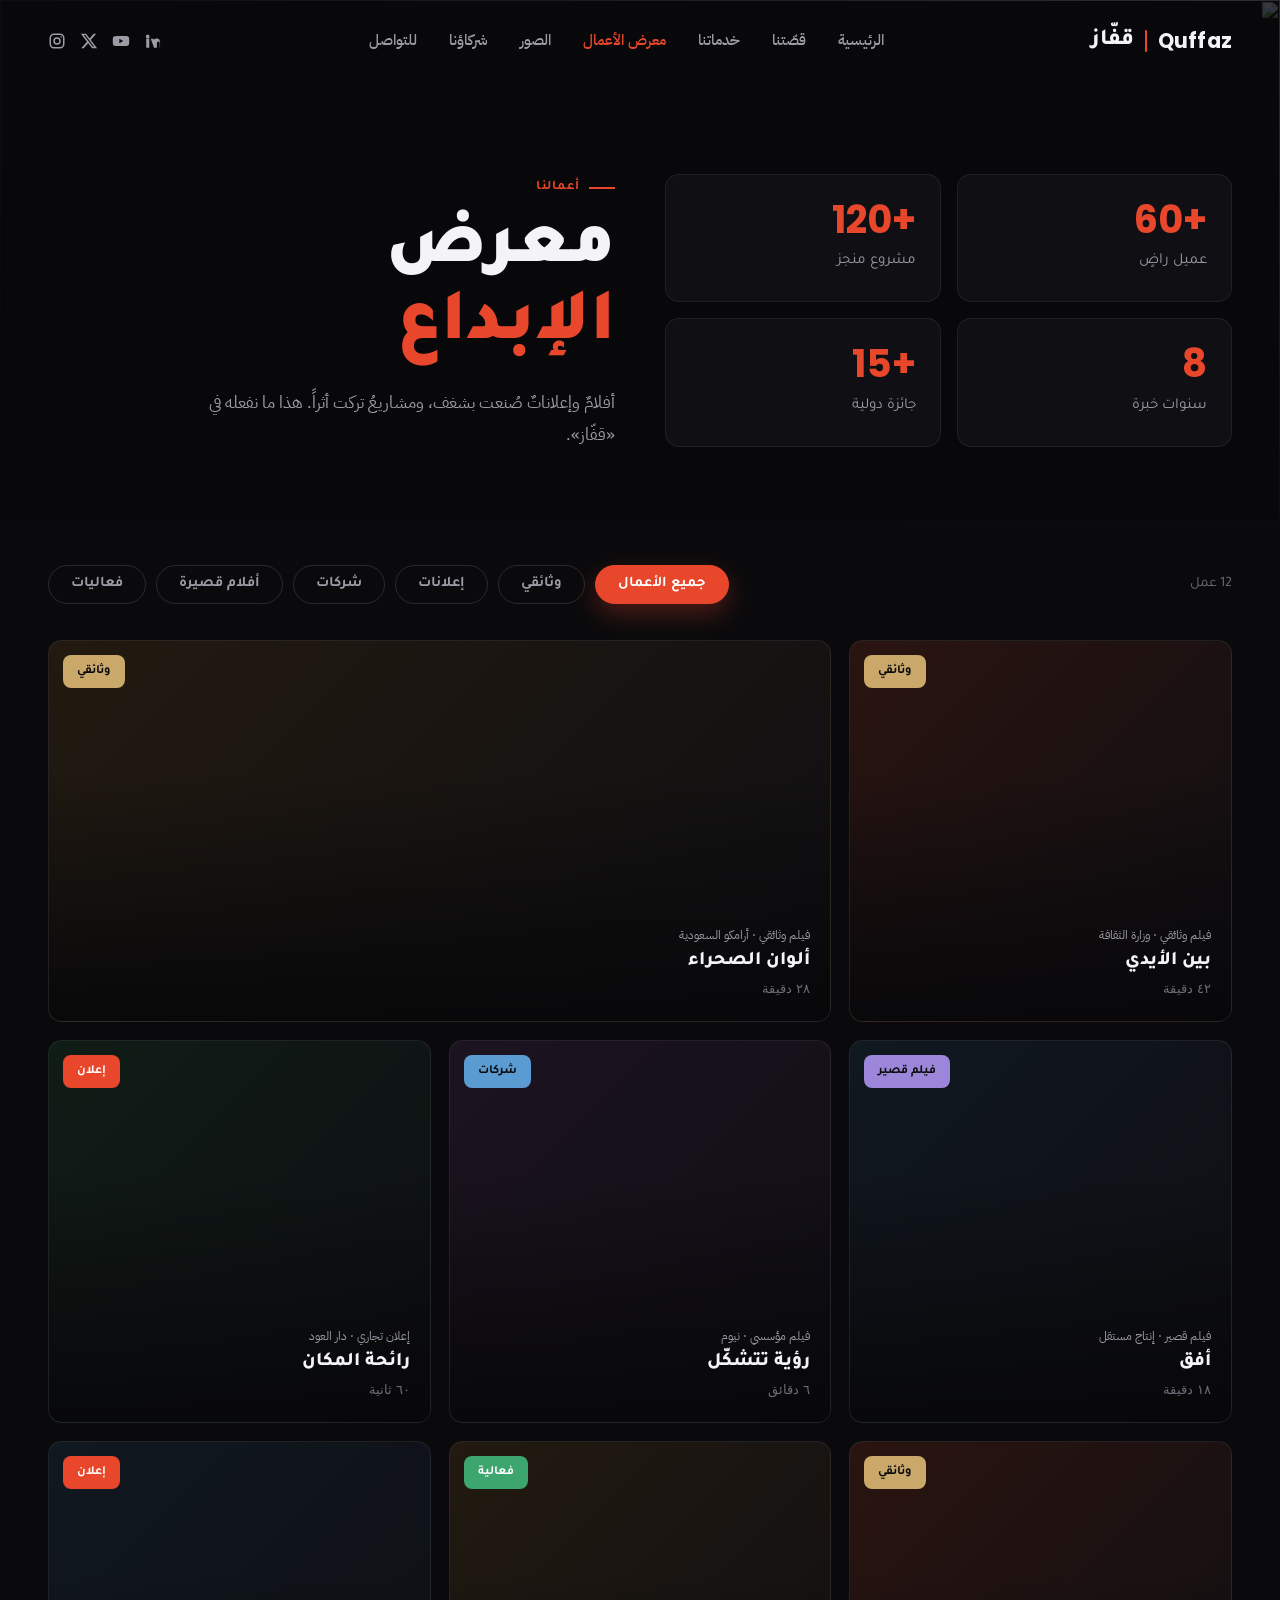
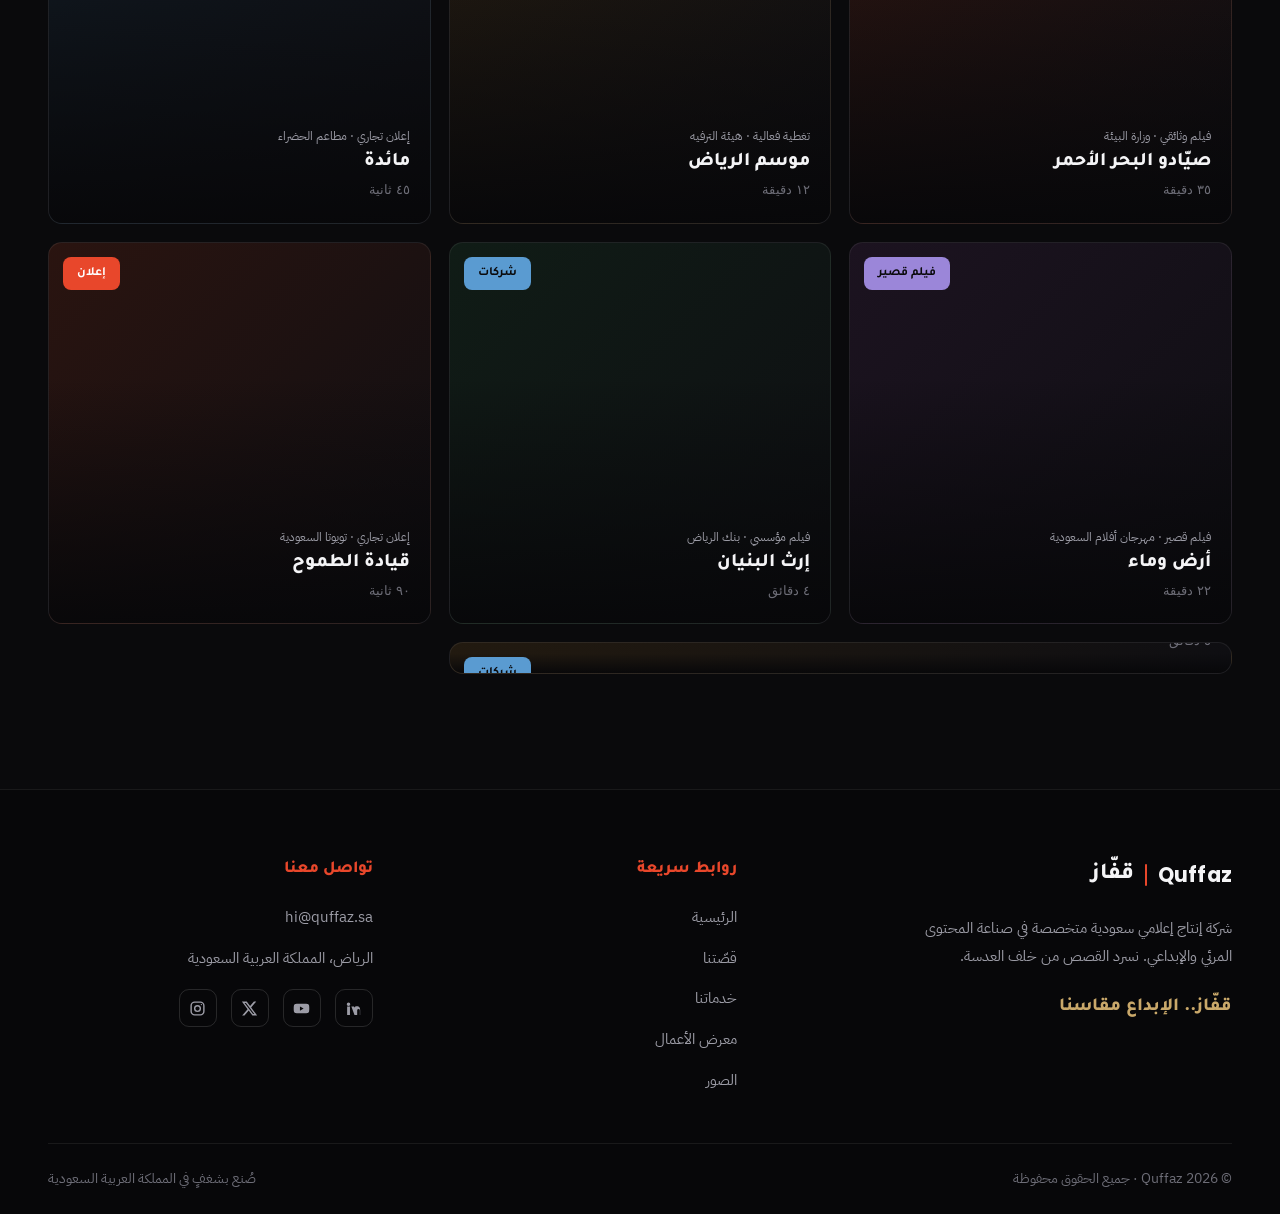
==== portfolio.html @ b73b9ac9 "Add files via upload" ====
<!DOCTYPE html>
<html lang="ar" dir="rtl">
<head>
<meta charset="UTF-8">
<meta name="viewport" content="width=device-width, initial-scale=1.0">
<title>معرض الإبداع · قفّاز Quffaz</title>
<meta name="description" content="معرض أعمال قفّاز — أفلام وإعلانات وتغطيات صُنعت بشغف وتركت أثراً.">
<meta property="og:title" content="معرض الإبداع · قفّاز">
<meta property="og:description" content="أرشيف منجزات قفّاز من أفلام وإعلانات ومشاريع.">
<link rel="preconnect" href="https://fonts.googleapis.com">
<link rel="preconnect" href="https://fonts.gstatic.com" crossorigin>
<link href="https://fonts.googleapis.com/css2?family=IBM+Plex+Sans+Arabic:wght@300;400;500;600&family=Tajawal:wght@400;500;700;800;900&family=Poppins:wght@500;600;700&display=swap" rel="stylesheet">
<link rel="stylesheet" href="styles.css">
</head>
<body>

<!-- ============ HEADER ============ -->
<header class="site-header scrolled">
  <nav class="nav">
    <a class="logo" href="index.html" aria-label="قفّاز Quffaz">
      <span class="lat">Quffaz</span><span class="bar"></span><span class="ar">قفّ<b>ا</b>ز</span>
    </a>
    <ul class="nav-links">
      <li><a href="index.html">الرئيسية</a></li>
      <li><a href="index.html#story">قصّتنا</a></li>
      <li><a href="index.html#services">خدماتنا</a></li>
      <li><a href="portfolio.html" class="active">معرض الأعمال</a></li>
      <li><a href="index.html#photos">الصور</a></li>
      <li><a href="index.html#partners">شركاؤنا</a></li>
      <li><a href="index.html#contact">للتواصل</a></li>
    </ul>
    <div class="nav-social">
      <a href="#" aria-label="LinkedIn"><svg viewBox="0 0 24 24" fill="currentColor"><path d="M4.98 3.5a2.5 2.5 0 11-.01 5 2.5 2.5 0 01.01-5zM3 9h4v12H3zM9 9h3.8v1.7h.05c.53-.95 1.83-1.95 3.77-1.95 4.03 0 4.78 2.5 4.78 5.75V21H21v-5.3c0-1.26-.02-2.9-1.77-2.9-1.77 0-2.04 1.38-2.04 2.8V21H13.4z"/></svg></a>
      <a href="#" aria-label="YouTube"><svg viewBox="0 0 24 24" fill="currentColor"><path d="M23 12s0-3.2-.4-4.7a2.5 2.5 0 00-1.7-1.7C19.4 5.3 12 5.3 12 5.3s-7.4 0-8.9.4a2.5 2.5 0 00-1.7 1.7C1 8.8 1 12 1 12s0 3.2.4 4.7a2.5 2.5 0 001.7 1.7c1.5.4 8.9.4 8.9.4s7.4 0 8.9-.4a2.5 2.5 0 001.7-1.7c.4-1.5.4-4.7.4-4.7zM9.8 15V9l5.2 3z"/></svg></a>
      <a href="#" aria-label="X"><svg viewBox="0 0 24 24" fill="currentColor"><path d="M18.2 2.2h3.3l-7.2 8.3 8.5 11.3h-6.7l-5.2-6.9-6 6.9H1.6l7.7-8.9L1.2 2.2h6.9l4.7 6.3zM17 19.8h1.8L7 4.1H5z"/></svg></a>
      <a href="#" aria-label="Instagram"><svg viewBox="0 0 24 24" fill="none" stroke="currentColor" stroke-width="2"><rect x="3" y="3" width="18" height="18" rx="5"/><circle cx="12" cy="12" r="4"/><circle cx="17.5" cy="6.5" r="1" fill="currentColor" stroke="none"/></svg></a>
    </div>
    <button class="burger" aria-label="القائمة"><span></span></button>
  </nav>
</header>

<!-- ============ PORTFOLIO HERO ============ -->
<section class="pf-hero">
  <div class="bgimg"><img src="https://drive.google.com/thumbnail?id=1uh6mABucf_ZJmLy29iCJEH2POHRVsv4D&sz=w1600" alt=""></div>
  <div class="wrap">
    <div class="pf-hero-grid">
      <div class="pf-stats reveal">
        <div class="stat"><div class="num">+60</div><div class="lbl">عميل راضٍ</div></div>
        <div class="stat"><div class="num">+120</div><div class="lbl">مشروع منجز</div></div>
        <div class="stat"><div class="num">8</div><div class="lbl">سنوات خبرة</div></div>
        <div class="stat"><div class="num">+15</div><div class="lbl">جائزة دولية</div></div>
      </div>
      <div class="pf-headline reveal">
        <span class="eyebrow">أعمالنا</span>
        <h1>معرض <span class="hl">الإبداع</span></h1>
        <p>أفلامٌ وإعلاناتٌ صُنعت بشغف، ومشاريعُ تركت أثراً. هذا ما نفعله في «قفّاز».</p>
      </div>
    </div>
  </div>
</section>

<!-- ============ FILTER BAR + GRID ============ -->
<section class="section" style="padding-top:36px">
  <div class="wrap">
    <div class="pf-bar reveal">
      <span class="pf-count" id="pfCount">12 عمل</span>
      <div class="filters" id="pfFilters" style="margin-bottom:0">
        <button class="filter-btn active" data-filter="all">جميع الأعمال</button>
        <button class="filter-btn" data-filter="doc">وثائقي</button>
        <button class="filter-btn" data-filter="ad">إعلانات</button>
        <button class="filter-btn" data-filter="corp">شركات</button>
        <button class="filter-btn" data-filter="short">أفلام قصيرة</button>
        <button class="filter-btn" data-filter="event">فعاليات</button>
      </div>
    </div>
    <div class="pf-grid" id="pfGrid"></div>
  </div>
</section>

<!-- ============ FOOTER ============ -->
<footer class="site-footer">
  <div class="wrap">
    <div class="footer-grid">
      <div class="footer-brand">
        <a class="logo" href="index.html"><span class="lat">Quffaz</span><span class="bar"></span><span class="ar">قفّ<b>ا</b>ز</span></a>
        <p>شركة إنتاج إعلامي سعودية متخصصة في صناعة المحتوى المرئي والإبداعي. نسرد القصص من خلف العدسة.</p>
        <div class="slogan">قفّاز.. الإبداع مقاسنا</div>
      </div>
      <div class="fcol">
        <h5>روابط سريعة</h5>
        <ul>
          <li><a href="index.html">الرئيسية</a></li>
          <li><a href="index.html#story">قصّتنا</a></li>
          <li><a href="index.html#services">خدماتنا</a></li>
          <li><a href="portfolio.html">معرض الأعمال</a></li>
          <li><a href="index.html#photos">الصور</a></li>
        </ul>
      </div>
      <div class="fcol">
        <h5>تواصل معنا</h5>
        <ul>
          <li><span>hi@quffaz.sa</span></li>
          <li><span>الرياض، المملكة العربية السعودية</span></li>
        </ul>
        <div class="fsoc">
          <a href="#" aria-label="LinkedIn"><svg viewBox="0 0 24 24" fill="currentColor"><path d="M4.98 3.5a2.5 2.5 0 11-.01 5 2.5 2.5 0 01.01-5zM3 9h4v12H3zM9 9h3.8v1.7h.05c.53-.95 1.83-1.95 3.77-1.95 4.03 0 4.78 2.5 4.78 5.75V21H21v-5.3c0-1.26-.02-2.9-1.77-2.9-1.77 0-2.04 1.38-2.04 2.8V21H13.4z"/></svg></a>
          <a href="#" aria-label="YouTube"><svg viewBox="0 0 24 24" fill="currentColor"><path d="M23 12s0-3.2-.4-4.7a2.5 2.5 0 00-1.7-1.7C19.4 5.3 12 5.3 12 5.3s-7.4 0-8.9.4a2.5 2.5 0 00-1.7 1.7C1 8.8 1 12 1 12s0 3.2.4 4.7a2.5 2.5 0 001.7 1.7c1.5.4 8.9.4 8.9.4s7.4 0 8.9-.4a2.5 2.5 0 001.7-1.7c.4-1.5.4-4.7.4-4.7zM9.8 15V9l5.2 3z"/></svg></a>
          <a href="#" aria-label="X"><svg viewBox="0 0 24 24" fill="currentColor"><path d="M18.2 2.2h3.3l-7.2 8.3 8.5 11.3h-6.7l-5.2-6.9-6 6.9H1.6l7.7-8.9L1.2 2.2h6.9l4.7 6.3zM17 19.8h1.8L7 4.1H5z"/></svg></a>
          <a href="#" aria-label="Instagram"><svg viewBox="0 0 24 24" fill="none" stroke="currentColor" stroke-width="2"><rect x="3" y="3" width="18" height="18" rx="5"/><circle cx="12" cy="12" r="4"/><circle cx="17.5" cy="6.5" r="1" fill="currentColor" stroke="none"/></svg></a>
        </div>
      </div>
    </div>
    <div class="footer-bottom">
      <span>© Quffaz 2026 · جميع الحقوق محفوظة</span>
      <span>صُنع بشغفٍ في المملكة العربية السعودية</span>
    </div>
  </div>
</footer>

<!-- ============ LIGHTBOX ============ -->
<div class="lightbox" id="lightbox" aria-hidden="true">
  <div class="lb-inner">
    <button class="lb-close" aria-label="إغلاق"><svg viewBox="0 0 24 24" fill="none" stroke="currentColor" stroke-width="2"><path d="M6 6l12 12M18 6L6 18"/></svg></button>
    <div class="lb-body"></div>
  </div>
</div>

<script src="script.js"></script>
</body>
</html>
---- styles.css ----
/* =========================================================
   قفّاز · Quffaz — Cinematic media production house
   Dark, warm-red accent, RTL Arabic
   ========================================================= */

:root{
  --bg:#0a0a0c;
  --bg-2:#0d0d11;
  --bg-3:#101015;
  --card:#141419;
  --card-2:#1a1a21;
  --line:rgba(255,255,255,.07);
  --line-2:rgba(255,255,255,.13);
  --text:#f4f4f6;
  --muted:#9c9ca6;
  --muted-2:#6d6d77;
  --accent:#e8472b;
  --accent-2:#ff5c3e;
  --gold:#c9a86a;
  --r:14px;
  --r-sm:10px;
  --maxw:1240px;
  --shadow:0 24px 70px rgba(0,0,0,.55);
  --ease:cubic-bezier(.22,.61,.36,1);
}

*{box-sizing:border-box;margin:0;padding:0}
html{scroll-behavior:smooth}
body{
  background:var(--bg);
  color:var(--text);
  font-family:"IBM Plex Sans Arabic","Tajawal",system-ui,sans-serif;
  font-weight:400;
  line-height:1.85;
  -webkit-font-smoothing:antialiased;
  overflow-x:hidden;
}
a{color:inherit;text-decoration:none}
img{display:block;max-width:100%}
button{font-family:inherit;cursor:pointer;border:none;background:none;color:inherit}
ul{list-style:none}

h1,h2,h3,h4,.display{font-family:"Tajawal",sans-serif;line-height:1.2}

.wrap{max-width:var(--maxw);margin-inline:auto;padding-inline:28px}
.section{padding-block:clamp(70px,9vw,120px);position:relative}
.bg-2{background:var(--bg-2)}
.bg-3{background:var(--bg-3)}

/* ---------- shared section heading ---------- */
.eyebrow{
  display:inline-flex;align-items:center;gap:9px;
  color:var(--accent);font-weight:700;font-size:.82rem;
  letter-spacing:.04em;margin-bottom:14px;
  font-family:"Tajawal",sans-serif;
}
.eyebrow::before{content:"";width:26px;height:2px;background:var(--accent);display:inline-block}
.head-center{text-align:center;margin-bottom:54px}
.head-center .eyebrow::before{display:none}
.head-center .eyebrow{justify-content:center}
.sec-title{font-size:clamp(2rem,4.2vw,3.1rem);font-weight:900;letter-spacing:-.01em}
.sec-sub{color:var(--muted);max-width:620px;margin:14px auto 0;font-size:1.02rem}

/* ---------- buttons ---------- */
.btn{
  display:inline-flex;align-items:center;gap:10px;
  padding:14px 30px;border-radius:var(--r-sm);
  font-family:"Tajawal",sans-serif;font-weight:700;font-size:1rem;
  transition:transform .35s var(--ease),box-shadow .35s var(--ease),background .3s;
  white-space:nowrap;
}
.btn-primary{background:var(--accent);color:#fff;box-shadow:0 14px 36px rgba(232,71,43,.32)}
.btn-primary:hover{background:var(--accent-2);transform:translateY(-3px);box-shadow:0 20px 46px rgba(232,71,43,.42)}
.btn-ghost{border:1px solid var(--line-2);color:var(--text)}
.btn-ghost:hover{border-color:var(--accent);color:var(--accent);transform:translateY(-3px)}

/* =========================================================
   HEADER
   ========================================================= */
.site-header{
  position:fixed;inset:0 0 auto 0;z-index:90;
  transition:background .4s,backdrop-filter .4s,border-color .4s,padding .4s;
  border-bottom:1px solid transparent;
}
.site-header.scrolled{
  background:rgba(8,8,11,.82);
  backdrop-filter:blur(14px);
  border-bottom-color:var(--line);
}
.nav{
  max-width:var(--maxw);margin-inline:auto;padding:20px 28px;
  display:flex;align-items:center;justify-content:space-between;gap:24px;
  transition:padding .4s;
}
.scrolled .nav{padding-block:13px}

.logo{display:flex;align-items:center;gap:11px;font-family:"Tajawal",sans-serif}
.logo .lat{font-family:"Poppins",sans-serif;font-weight:700;font-size:1.28rem;letter-spacing:.01em}
.logo .bar{width:2px;height:22px;background:var(--accent);border-radius:2px}
.logo .ar{font-weight:800;font-size:1.42rem}
.logo .ar b{color:inherit;font-weight:inherit}

.nav-links{display:flex;align-items:center;gap:6px}
.nav-links a{
  padding:8px 13px;border-radius:8px;color:var(--muted);
  font-size:.96rem;font-weight:500;transition:color .25s,background .25s;
}
.nav-links a:hover,.nav-links a.active{color:var(--text)}
.nav-links a.active{color:var(--accent)}

.nav-social{display:flex;align-items:center;gap:14px}
.nav-social a{color:var(--muted);transition:color .25s,transform .25s}
.nav-social a:hover{color:var(--accent);transform:translateY(-2px)}
.nav-social svg{width:18px;height:18px;display:block}

.burger{display:none;width:42px;height:42px;border-radius:10px;border:1px solid var(--line-2);align-items:center;justify-content:center;position:relative;z-index:95}
.burger span{display:block;width:18px;height:2px;background:var(--text);position:relative;transition:.3s}
.burger span::before,.burger span::after{content:"";position:absolute;left:0;width:18px;height:2px;background:var(--text);transition:.3s}
.burger span::before{top:-6px}.burger span::after{top:6px}
.nav-open .burger span{background:transparent}
.nav-open .burger span::before{top:0;transform:rotate(45deg)}
.nav-open .burger span::after{top:0;transform:rotate(-45deg)}

/* =========================================================
   HERO
   ========================================================= */
.hero{position:relative;min-height:100svh;display:flex;align-items:center;overflow:hidden}
.hero-media{position:absolute;inset:0;z-index:0}
.hero-media video,.hero-media img{
  width:100%;height:100%;object-fit:cover;
  animation:kenburns 22s ease-in-out infinite alternate;
}
@keyframes kenburns{from{transform:scale(1.04)}to{transform:scale(1.14)}}
.hero-media::after{
  content:"";position:absolute;inset:0;
  background:
    linear-gradient(180deg,rgba(8,8,11,.55) 0%,rgba(8,8,11,.25) 40%,rgba(8,8,11,.92) 100%),
    linear-gradient(280deg,rgba(8,8,11,.7),rgba(8,8,11,.15));
}
.hero-inner{position:relative;z-index:2;width:100%;max-width:var(--maxw);margin-inline:auto;padding:120px 28px 90px;text-align:center}
.hero h1{
  font-size:clamp(2.5rem,6.6vw,5.4rem);font-weight:900;letter-spacing:-.02em;
  margin-bottom:22px;text-shadow:0 6px 40px rgba(0,0,0,.5);
}
.hero h1 .hl{color:var(--accent)}
.hero p.lead{
  color:#e4e4ea;font-size:clamp(1.05rem,2.1vw,1.4rem);
  max-width:740px;margin:0 auto 38px;font-weight:400;
}
.hero-cta{display:flex;gap:16px;justify-content:center;flex-wrap:wrap}
.scroll-cue{
  position:absolute;bottom:34px;left:50%;transform:translateX(-50%);z-index:2;
  color:var(--muted);display:flex;flex-direction:column;align-items:center;gap:6px;
  font-size:.78rem;font-family:"Tajawal",sans-serif;letter-spacing:.05em;
}
.scroll-cue svg{width:22px;height:22px;animation:bob 1.8s ease-in-out infinite}
@keyframes bob{0%,100%{transform:translateY(0)}50%{transform:translateY(7px)}}

/* =========================================================
   STORY / ABOUT
   ========================================================= */
.story-grid{display:grid;grid-template-columns:1.05fr .95fr;gap:clamp(34px,5vw,72px);align-items:center}
.story-text .eyebrow{margin-bottom:10px}
.story-text h2{font-size:clamp(1.8rem,3.6vw,2.7rem);font-weight:900;margin-bottom:18px}
.story-text p{color:var(--muted);margin-bottom:18px;font-size:1.04rem}
.story-text .story-sub{
  color:var(--gold);font-family:"Tajawal",sans-serif;font-weight:800;
  font-size:1.32rem;margin:30px 0 14px;line-height:1.4;
}
.elements{display:flex;flex-wrap:wrap;gap:10px;margin-top:26px}
.elements span{
  display:inline-flex;align-items:center;gap:8px;
  padding:8px 16px;border:1px solid var(--line-2);border-radius:40px;
  font-family:"Tajawal",sans-serif;font-weight:500;font-size:.9rem;color:#cfcfd6;
  transition:.3s;
}
.elements span::before{content:"";width:7px;height:7px;border-radius:50%;background:var(--accent)}
.elements span:hover{border-color:var(--accent);color:#fff;transform:translateY(-2px)}

.story-visual{position:relative}
.story-visual .frame{
  position:relative;border-radius:18px;overflow:hidden;aspect-ratio:4/3.2;
  border:1px solid var(--line-2);box-shadow:var(--shadow);
}
.story-visual .frame img{width:100%;height:100%;object-fit:cover;transition:transform 1s var(--ease)}
.story-visual:hover .frame img{transform:scale(1.06)}
.story-visual .tag{
  position:absolute;inset-block-end:-18px;inset-inline-start:24px;
  background:var(--accent);color:#fff;padding:14px 22px;border-radius:12px;
  font-family:"Tajawal",sans-serif;font-weight:800;box-shadow:0 16px 40px rgba(232,71,43,.4);
}
.story-visual .deco{position:absolute;inset-block-start:-16px;inset-inline-end:-16px;width:90px;height:90px;border:2px solid var(--gold);border-radius:14px;opacity:.5;z-index:-1}

/* =========================================================
   SERVICES
   ========================================================= */
.track{margin-bottom:64px}
.track:last-child{margin-bottom:0}
.track-head{display:flex;align-items:flex-end;justify-content:space-between;gap:24px;margin-bottom:30px;flex-wrap:wrap}
.track-head .t-title{font-size:clamp(1.5rem,3vw,2.1rem);font-weight:900}
.track-head .t-title small{display:block;color:var(--accent);font-size:.92rem;font-weight:700;margin-top:6px;font-family:"Tajawal",sans-serif}
.track-head .t-intro{color:var(--muted);max-width:480px;font-size:.98rem}

.svc-grid{display:grid;grid-template-columns:repeat(2,1fr);gap:20px}
.svc-card{
  position:relative;background:var(--card);border:1px solid var(--line);
  border-radius:var(--r);padding:30px 28px;overflow:hidden;
  transition:transform .45s var(--ease),border-color .45s,background .45s;
}
.svc-card::after{
  content:"";position:absolute;inset:0;
  background:radial-gradient(120% 120% at 90% 0%,rgba(232,71,43,.14),transparent 55%);
  opacity:0;transition:opacity .45s;pointer-events:none;
}
.svc-card:hover{transform:translateY(-6px);border-color:var(--line-2);background:var(--card-2)}
.svc-card:hover::after{opacity:1}
.svc-icon{
  width:50px;height:50px;border-radius:12px;display:flex;align-items:center;justify-content:center;
  background:rgba(232,71,43,.12);color:var(--accent);margin-bottom:20px;
}
.svc-icon svg{width:24px;height:24px}
.svc-card h4{font-size:1.28rem;font-weight:800;margin-bottom:12px}
.svc-card p{color:var(--muted);font-size:.96rem;margin-bottom:18px;min-height:60px}
.svc-link{display:inline-flex;align-items:center;gap:7px;color:var(--accent);font-family:"Tajawal",sans-serif;font-weight:700;font-size:.95rem;transition:gap .3s}
.svc-link svg{width:15px;height:15px;transition:transform .3s}
.svc-card:hover .svc-link{gap:12px}
.svc-card:hover .svc-link svg{transform:translateX(-4px)}

/* audio track — signature waveform cards */
.audio-list{display:grid;grid-template-columns:1fr;gap:16px}
.audio-card{
  display:grid;grid-template-columns:auto 1fr auto;align-items:center;gap:26px;
  background:linear-gradient(120deg,var(--card),var(--bg-3));
  border:1px solid var(--line);border-radius:var(--r);
  padding:24px 30px;transition:border-color .4s,transform .4s var(--ease);
}
.audio-card:hover{border-color:rgba(201,168,106,.5);transform:translateY(-4px)}
.audio-num{font-family:"Poppins",sans-serif;font-weight:700;font-size:1.5rem;color:var(--gold);opacity:.55}
.audio-body h4{font-size:1.2rem;font-weight:800;margin-bottom:6px}
.audio-body h4 span{color:var(--gold);font-size:.8rem;font-weight:600;font-family:"Poppins",sans-serif}
.audio-body p{color:var(--muted);font-size:.94rem;margin:0}
.waveform{display:flex;align-items:center;gap:3px;height:42px}
.waveform i{
  width:3px;border-radius:3px;background:linear-gradient(var(--accent),var(--gold));
  height:30%;animation:wave 1.3s ease-in-out infinite;opacity:.5;
}
.audio-card:hover .waveform i{opacity:1}
@keyframes wave{0%,100%{height:22%}50%{height:100%}}

/* =========================================================
   WORKS (videos) + filters + cards
   ========================================================= */
.filters{display:flex;flex-wrap:wrap;gap:10px;justify-content:center;margin-bottom:40px}
.filter-btn{
  padding:10px 22px;border-radius:40px;border:1px solid var(--line-2);
  font-family:"Tajawal",sans-serif;font-weight:700;font-size:.92rem;color:var(--muted);
  transition:.3s;
}
.filter-btn:hover{color:var(--text);border-color:var(--text)}
.filter-btn.active{background:var(--accent);border-color:var(--accent);color:#fff;box-shadow:0 10px 26px rgba(232,71,43,.3)}

.works-grid{display:grid;grid-template-columns:repeat(4,1fr);gap:18px}
.work-card{
  position:relative;border-radius:var(--r);overflow:hidden;aspect-ratio:4/3;
  cursor:pointer;border:1px solid var(--line);background:var(--card);
  transition:transform .5s var(--ease),box-shadow .5s;
}
.work-card img{width:100%;height:100%;object-fit:cover;transition:transform .8s var(--ease),filter .5s}
.work-card::after{content:"";position:absolute;inset:0;background:linear-gradient(180deg,rgba(0,0,0,.05) 30%,rgba(8,8,11,.9));transition:.5s}
.work-card:hover{transform:translateY(-6px);box-shadow:var(--shadow)}
.work-card:hover img{transform:scale(1.09)}
.work-meta{position:absolute;inset-block-end:0;inset-inline:0;z-index:2;padding:18px 18px 16px}
.work-meta .cat{color:var(--accent);font-size:.74rem;font-family:"Tajawal",sans-serif;font-weight:700;letter-spacing:.03em}
.work-meta h4{font-size:1.05rem;font-weight:800;margin-top:3px}
.play-badge{
  position:absolute;inset-block-start:14px;inset-inline-end:14px;z-index:2;
  width:42px;height:42px;border-radius:50%;background:rgba(232,71,43,.92);
  display:flex;align-items:center;justify-content:center;
  opacity:0;transform:scale(.7);transition:.4s var(--ease);
}
.play-badge svg{width:16px;height:16px;color:#fff;margin-inline-start:2px}
.work-card:hover .play-badge{opacity:1;transform:scale(1)}
.works-more{text-align:center;margin-top:44px}

/* =========================================================
   PHOTO GALLERY (masonry)
   ========================================================= */
.masonry{columns:4;column-gap:14px}
.masonry figure{
  break-inside:avoid;margin-bottom:14px;border-radius:var(--r);overflow:hidden;
  position:relative;cursor:pointer;border:1px solid var(--line);background:var(--card);
}
.masonry figure img{width:100%;height:auto;transition:transform .8s var(--ease),filter .5s}
.masonry figure::after{content:"";position:absolute;inset:0;background:rgba(232,71,43,0);transition:.4s}
.masonry figure:hover img{transform:scale(1.07)}
.masonry figure:hover::after{background:rgba(232,71,43,.14)}
.masonry .ph-ico{position:absolute;inset:0;display:flex;align-items:center;justify-content:center;opacity:0;transition:.4s;z-index:2}
.masonry .ph-ico svg{width:34px;height:34px;color:#fff;filter:drop-shadow(0 2px 8px rgba(0,0,0,.6))}
.masonry figure:hover .ph-ico{opacity:1}

/* =========================================================
   SPECIAL PROJECTS band
   ========================================================= */
.special{position:relative;overflow:hidden;isolation:isolate;text-align:center}
.special .bgimg{position:absolute;inset:0;z-index:-2}
.special .bgimg img{width:100%;height:100%;object-fit:cover}
.special::before{content:"";position:absolute;inset:0;z-index:-1;
  background:linear-gradient(180deg,rgba(8,8,11,.92),rgba(8,8,11,.78)),
  radial-gradient(80% 120% at 50% 0%,rgba(232,71,43,.22),transparent 60%)}
.special .wrap{max-width:840px}
.special h2{font-size:clamp(2rem,4.4vw,3.2rem);font-weight:900;margin-bottom:20px}
.special h2 .hl{color:var(--gold)}
.special p{color:#d4d4dc;font-size:1.08rem;margin-bottom:34px}
.special .hero-cta{margin-top:0}

/* =========================================================
   PARTNERS
   ========================================================= */
.partner-grid{display:grid;grid-template-columns:repeat(5,1fr);gap:16px}
.partner{
  display:flex;align-items:center;justify-content:center;text-align:center;
  min-height:104px;padding:18px;border:1px solid var(--line);border-radius:var(--r);
  background:var(--card);color:var(--muted);
  font-family:"Tajawal",sans-serif;font-weight:700;font-size:1rem;
  transition:.4s var(--ease);filter:grayscale(1);
}
.partner:hover{color:var(--text);border-color:var(--gold);filter:grayscale(0);transform:translateY(-4px);background:var(--card-2)}

/* =========================================================
   CONTACT
   ========================================================= */
.contact-grid{display:grid;grid-template-columns:1.15fr .85fr;gap:clamp(36px,5vw,70px);align-items:start}
.form-card{background:var(--card);border:1px solid var(--line);border-radius:18px;padding:clamp(26px,4vw,40px)}
.frow{display:grid;grid-template-columns:1fr 1fr;gap:16px;margin-bottom:16px}
.field{display:flex;flex-direction:column;gap:7px}
.field.full{grid-column:1/-1}
.field label{font-family:"Tajawal",sans-serif;font-weight:600;font-size:.88rem;color:#c8c8d0}
.field input,.field textarea,.field select{
  background:var(--bg-2);border:1px solid var(--line-2);border-radius:10px;
  padding:13px 15px;color:var(--text);font-family:inherit;font-size:.96rem;
  transition:border-color .3s,box-shadow .3s;
}
.field textarea{resize:vertical;min-height:120px}
.field input:focus,.field textarea:focus,.field select:focus{
  outline:none;border-color:var(--accent);box-shadow:0 0 0 3px rgba(232,71,43,.16)
}
.form-actions{display:flex;gap:14px;align-items:center;flex-wrap:wrap;margin-top:6px}
.form-note{color:var(--gold);font-size:.9rem;font-family:"Tajawal",sans-serif;font-weight:600;display:none}
.form-note.show{display:block}

.contact-side h2{font-size:clamp(1.9rem,3.6vw,2.7rem);font-weight:900;margin-bottom:16px}
.contact-side p.intro{color:var(--muted);margin-bottom:30px}
.contact-info{display:flex;flex-direction:column;gap:18px}
.cinfo{display:flex;align-items:center;gap:15px}
.cinfo .ic{width:46px;height:46px;border-radius:12px;background:rgba(232,71,43,.12);color:var(--accent);display:flex;align-items:center;justify-content:center;flex-shrink:0}
.cinfo .ic svg{width:20px;height:20px}
.cinfo b{font-family:"Tajawal",sans-serif;display:block;font-weight:700;font-size:.82rem;color:var(--muted-2)}
.cinfo span{font-size:1rem}
.wa-btn{margin-top:30px;background:#1f9d55;color:#fff;width:fit-content;box-shadow:0 12px 30px rgba(31,157,85,.3)}
.wa-btn:hover{background:#23b061;transform:translateY(-3px)}

/* =========================================================
   FOOTER
   ========================================================= */
.site-footer{background:#070709;border-top:1px solid var(--line);padding-block:64px 0}
.footer-grid{display:grid;grid-template-columns:1.4fr 1fr 1fr;gap:40px;padding-bottom:48px}
.footer-brand .logo{margin-bottom:18px}
.footer-brand p{color:var(--muted);font-size:.96rem;max-width:330px}
.footer-brand .slogan{color:var(--gold);font-family:"Tajawal",sans-serif;font-weight:800;font-size:1.15rem;margin-top:20px}
.fcol h5{font-family:"Tajawal",sans-serif;font-weight:800;font-size:1.05rem;margin-bottom:18px;color:var(--accent)}
.fcol ul{display:flex;flex-direction:column;gap:11px}
.fcol a,.fcol span{color:var(--muted);font-size:.95rem;transition:color .25s}
.fcol a:hover{color:var(--text)}
.fsoc{display:flex;gap:14px;margin-top:16px}
.fsoc a{width:38px;height:38px;border-radius:10px;border:1px solid var(--line-2);display:flex;align-items:center;justify-content:center;color:var(--muted);transition:.3s}
.fsoc a:hover{color:var(--accent);border-color:var(--accent);transform:translateY(-3px)}
.fsoc svg{width:17px;height:17px}
.footer-bottom{border-top:1px solid var(--line);padding-block:22px;display:flex;justify-content:space-between;gap:14px;flex-wrap:wrap;color:var(--muted-2);font-size:.86rem}

/* =========================================================
   PORTFOLIO PAGE hero + cards
   ========================================================= */
.pf-hero{position:relative;padding:170px 0 70px;overflow:hidden;isolation:isolate}
.pf-hero .bgimg{position:absolute;inset:0;z-index:-2}
.pf-hero .bgimg img{width:100%;height:100%;object-fit:cover}
.pf-hero::before{content:"";position:absolute;inset:0;z-index:-1;
  background:linear-gradient(180deg,rgba(8,8,11,.7),rgba(8,8,11,.97)),
  linear-gradient(270deg,rgba(8,8,11,.3),rgba(8,8,11,.9))}
.pf-hero-grid{display:grid;grid-template-columns:1fr 1fr;gap:50px;align-items:center}
.pf-headline{text-align:start}
.pf-headline .eyebrow{margin-bottom:12px}
.pf-headline h1{font-size:clamp(2.6rem,6vw,4.6rem);font-weight:900;line-height:1.05}
.pf-headline h1 .hl{color:var(--accent);display:block}
.pf-headline p{color:var(--muted);font-size:1.08rem;margin-top:20px;max-width:440px}
.pf-stats{display:grid;grid-template-columns:1fr 1fr;gap:16px}
.stat{background:rgba(20,20,25,.7);border:1px solid var(--line);border-radius:var(--r);padding:26px 24px;backdrop-filter:blur(6px)}
.stat .num{font-family:"Poppins",sans-serif;font-weight:700;font-size:2.4rem;color:var(--accent);line-height:1}
.stat .lbl{color:var(--muted);font-family:"Tajawal",sans-serif;font-size:.95rem;margin-top:8px}

.pf-bar{display:flex;align-items:center;justify-content:space-between;gap:20px;margin:8px 0 36px;flex-wrap:wrap-reverse}
.pf-count{color:var(--muted-2);font-size:.9rem;font-family:"Tajawal",sans-serif}

/* portfolio masonry-ish grid */
.pf-grid{display:grid;grid-template-columns:repeat(3,1fr);gap:18px;grid-auto-flow:dense}
.pf-card{
  position:relative;border-radius:var(--r);overflow:hidden;cursor:pointer;
  border:1px solid var(--line);background:var(--card);aspect-ratio:1/1;
  transition:transform .5s var(--ease),box-shadow .5s;
}
.pf-card.wide{grid-column:span 2;aspect-ratio:auto}
.pf-card img{width:100%;height:100%;object-fit:cover;transition:transform .9s var(--ease)}
.pf-card::after{content:"";position:absolute;inset:0;background:linear-gradient(180deg,rgba(0,0,0,0) 35%,rgba(7,7,9,.92));transition:.5s}
.pf-card:hover{transform:translateY(-5px);box-shadow:var(--shadow)}
.pf-card:hover img{transform:scale(1.07)}
.pf-badge{
  position:absolute;inset-block-start:14px;inset-inline-end:14px;z-index:3;
  padding:5px 14px;border-radius:8px;font-family:"Tajawal",sans-serif;
  font-weight:700;font-size:.78rem;color:#0a0a0c;
}
.pf-card .pf-info{position:absolute;inset-block-end:0;inset-inline:0;z-index:3;padding:20px}
.pf-info .pf-type{color:var(--muted);font-size:.78rem}
.pf-info h3{font-size:1.2rem;font-weight:800;margin:4px 0}
.pf-info .pf-dur{color:var(--muted-2);font-size:.82rem;font-family:"Poppins",sans-serif}
.pf-play{
  position:absolute;inset-block-start:14px;inset-inline-start:14px;z-index:3;
  width:40px;height:40px;border-radius:50%;background:rgba(8,8,11,.6);border:1px solid rgba(255,255,255,.25);
  display:flex;align-items:center;justify-content:center;opacity:0;transition:.4s var(--ease);backdrop-filter:blur(4px)
}
.pf-play svg{width:14px;height:14px;color:#fff;margin-inline-start:2px}
.pf-card:hover .pf-play{opacity:1}

/* badge colors */
.b-doc{background:var(--gold)}
.b-ad{background:var(--accent);color:#fff}
.b-corp{background:#5a9bd1}
.b-short{background:#9b86d9}
.b-event{background:#3da66e;color:#fff}

/* =========================================================
   LIGHTBOX
   ========================================================= */
.lightbox{
  position:fixed;inset:0;z-index:200;display:none;
  background:rgba(5,5,7,.92);backdrop-filter:blur(8px);
  align-items:center;justify-content:center;padding:24px;
}
.lightbox.open{display:flex;animation:lbin .3s var(--ease)}
@keyframes lbin{from{opacity:0}to{opacity:1}}
.lb-inner{position:relative;width:min(1000px,100%);max-height:90vh}
.lb-inner.video{aspect-ratio:16/9}
.lb-inner iframe{width:100%;height:100%;border:0;border-radius:12px}
.lb-inner img{width:100%;max-height:90vh;object-fit:contain;border-radius:12px}
.lb-close{
  position:absolute;inset-block-start:-50px;inset-inline-end:0;
  width:42px;height:42px;border-radius:50%;background:var(--card);border:1px solid var(--line-2);
  display:flex;align-items:center;justify-content:center;color:#fff;transition:.3s;
}
.lb-close:hover{background:var(--accent);transform:rotate(90deg)}
.lb-close svg{width:18px;height:18px}

/* =========================================================
   reveal animation
   ========================================================= */
.reveal{opacity:0;transform:translateY(26px);transition:opacity .8s var(--ease),transform .8s var(--ease)}
.reveal.in{opacity:1;transform:none}

/* =========================================================
   RESPONSIVE
   ========================================================= */
@media(max-width:1080px){
  .works-grid{grid-template-columns:repeat(2,1fr)}
  .masonry{columns:3}
  .partner-grid{grid-template-columns:repeat(3,1fr)}
  .pf-grid{grid-template-columns:repeat(2,1fr)}
}
@media(max-width:900px){
  .nav-links,.nav-social{
    position:fixed;inset:0 auto 0 0;width:min(82vw,340px);height:100vh;
    flex-direction:column;justify-content:flex-start;align-items:flex-start;
    background:#0c0c10;border-inline-end:1px solid var(--line);
    padding:100px 30px 40px;gap:8px;transform:translateX(-100%);
    transition:transform .4s var(--ease);z-index:80;
  }
  .nav-social{padding-top:24px;flex-direction:row;justify-content:flex-start;height:auto;inset:auto auto 0 0;width:min(82vw,340px);background:transparent;border:none;transform:translateX(-100%);bottom:36px}
  .nav-open .nav-links,.nav-open .nav-social{transform:translateX(0)}
  .nav-links a{font-size:1.1rem;padding:11px 6px}
  .burger{display:flex}
  .story-grid{grid-template-columns:1fr;gap:40px}
  .story-visual{order:-1}
  .svc-grid{grid-template-columns:1fr}
  .contact-grid{grid-template-columns:1fr;gap:40px}
  .pf-hero-grid{grid-template-columns:1fr;gap:36px}
  .pf-headline{text-align:start}
  .footer-grid{grid-template-columns:1fr 1fr}
}
@media(max-width:620px){
  .wrap{padding-inline:20px}
  .works-grid{grid-template-columns:1fr 1fr;gap:12px}
  .masonry{columns:2;column-gap:10px}
  .masonry figure{margin-bottom:10px}
  .partner-grid{grid-template-columns:repeat(2,1fr)}
  .pf-grid{grid-template-columns:1fr}
  .pf-card.wide{grid-column:span 1}
  .frow{grid-template-columns:1fr}
  .pf-stats{grid-template-columns:1fr 1fr}
  .audio-card{grid-template-columns:1fr;gap:16px;text-align:start}
  .waveform{width:100%}
  .footer-grid{grid-template-columns:1fr}
  .hero-cta{flex-direction:column}
  .hero-cta .btn{width:100%;justify-content:center}
}

@media(prefers-reduced-motion:reduce){
  *{animation-duration:.001ms!important;transition-duration:.001ms!important}
  .hero-media video,.hero-media img{animation:none}
  .reveal{opacity:1;transform:none}
}

:focus-visible{outline:2px solid var(--accent);outline-offset:3px;border-radius:4px}
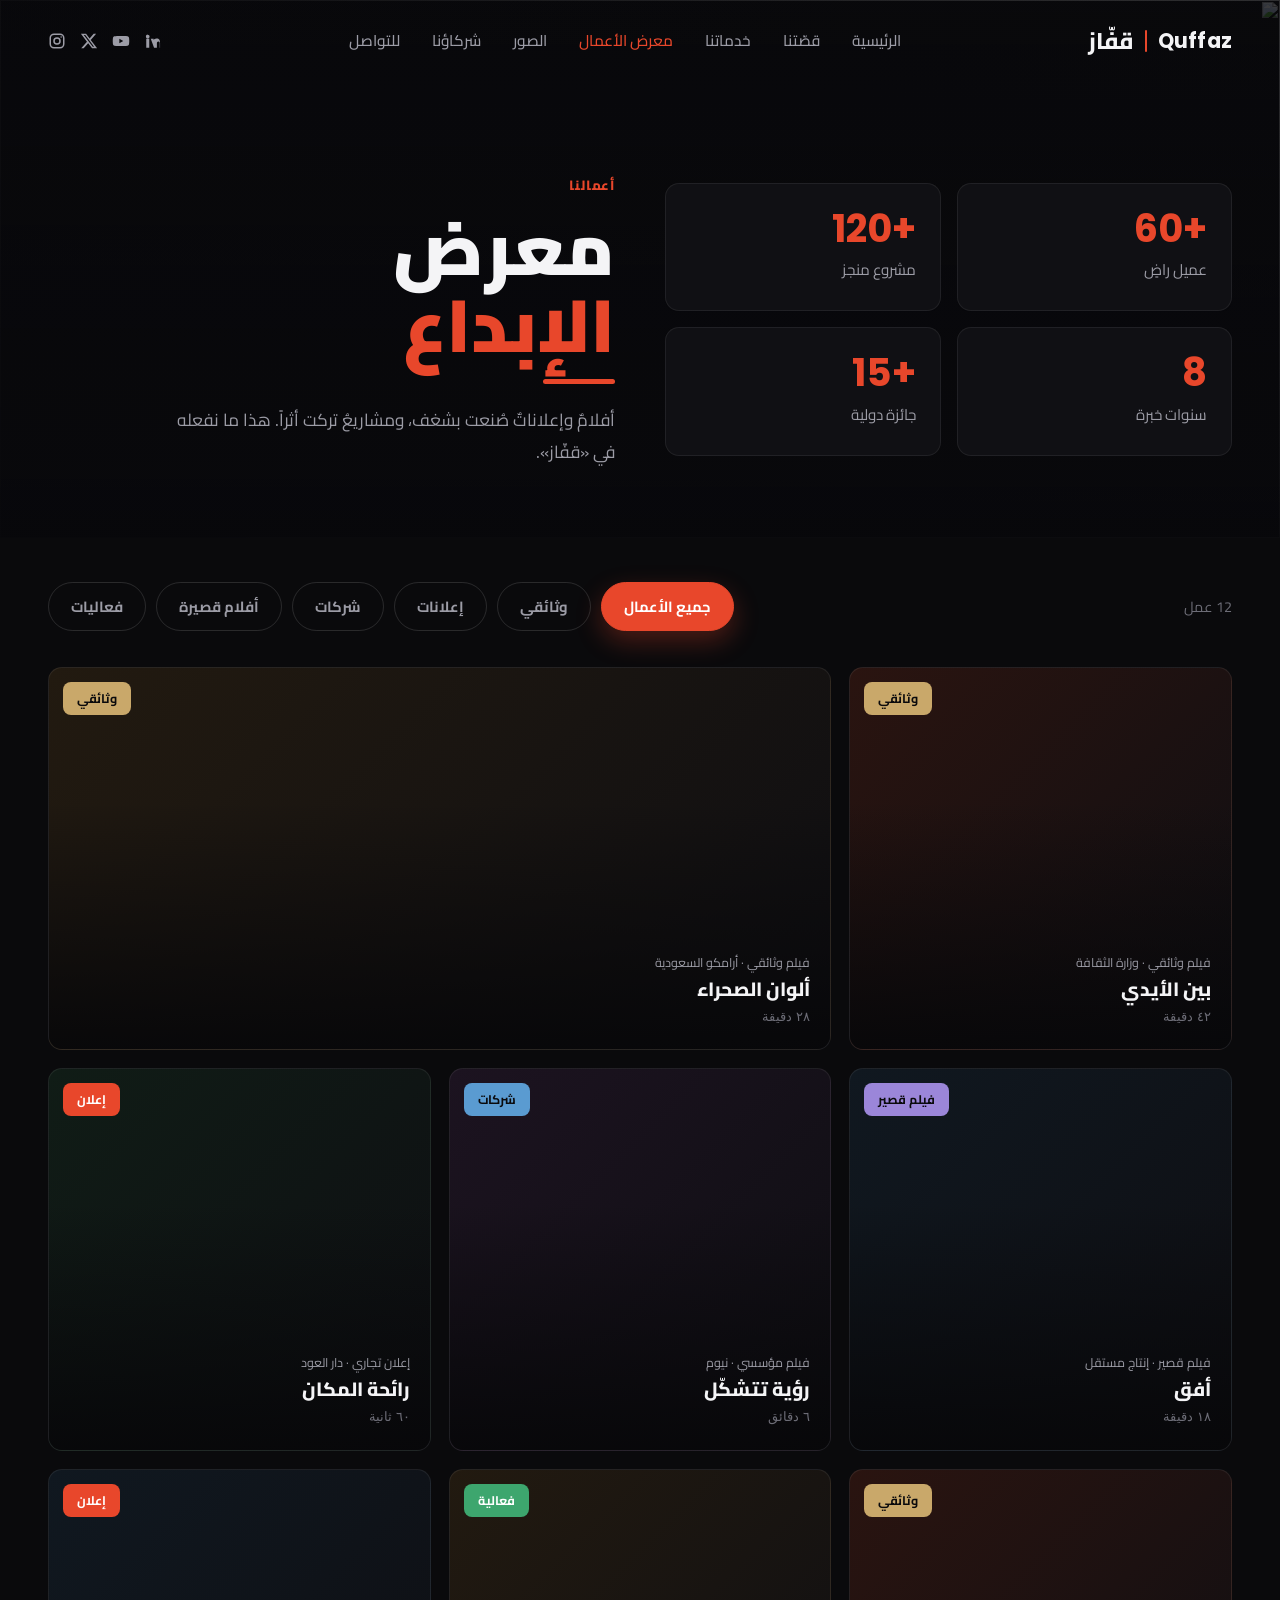
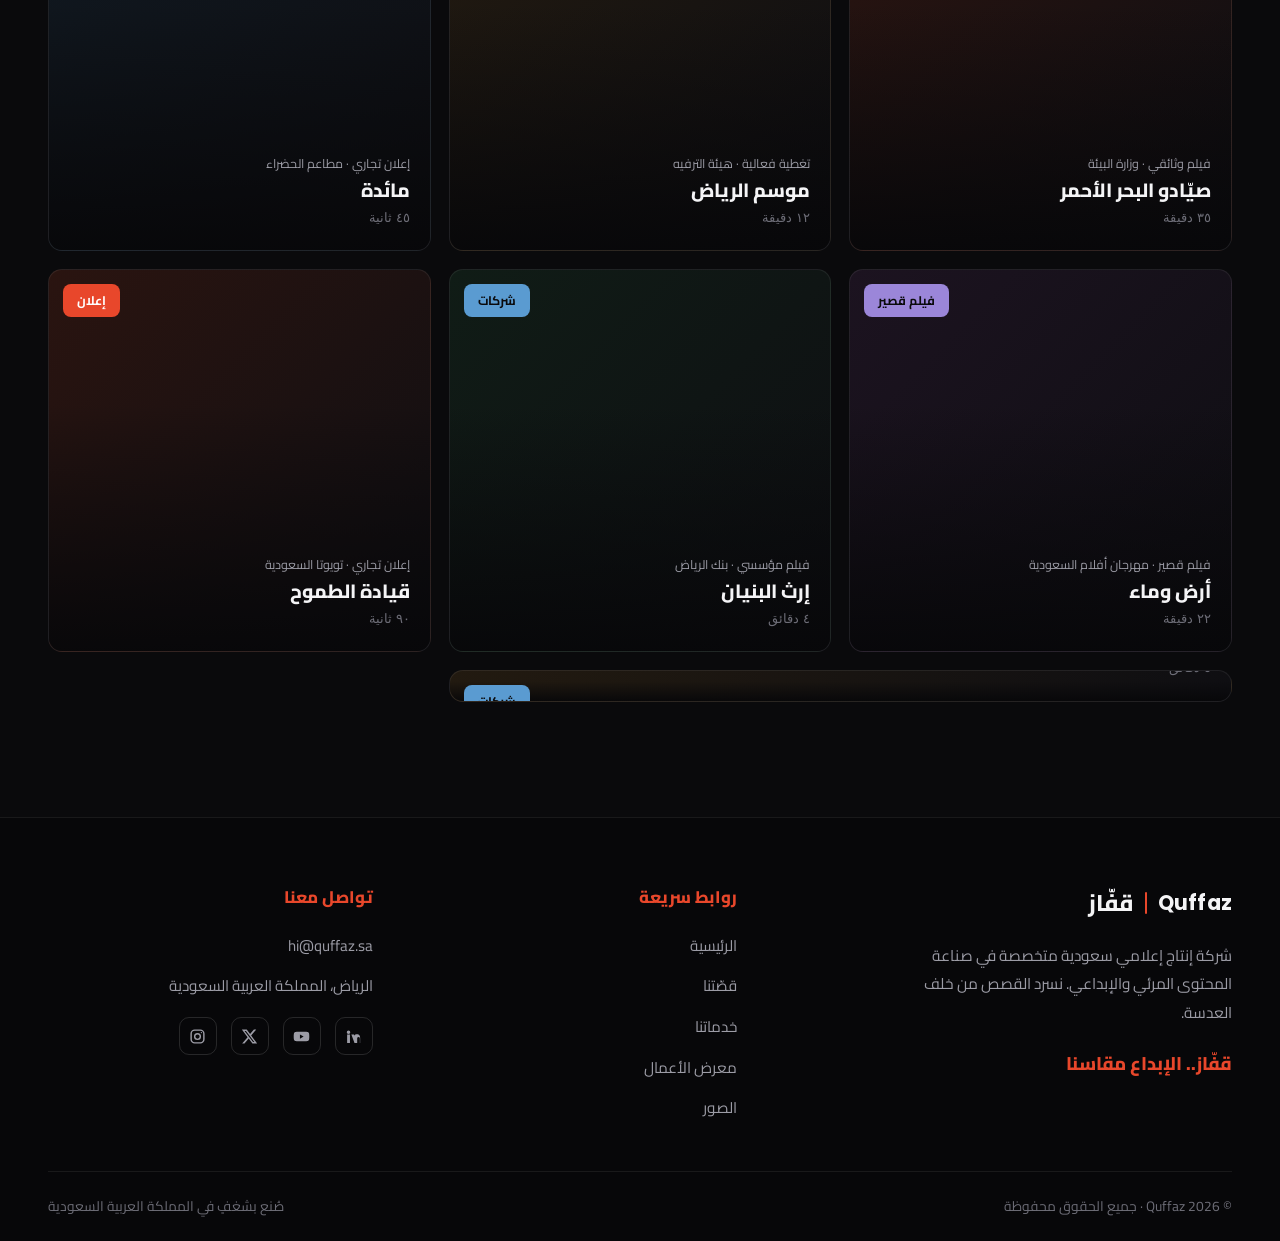
==== commit 4e16108c: "Add files via upload" ====
--- a/portfolio.html
+++ b/portfolio.html
@@ -9,7 +9,7 @@
 <meta property="og:description" content="أرشيف منجزات قفّاز من أفلام وإعلانات ومشاريع.">
 <link rel="preconnect" href="https://fonts.googleapis.com">
 <link rel="preconnect" href="https://fonts.gstatic.com" crossorigin>
-<link href="https://fonts.googleapis.com/css2?family=IBM+Plex+Sans+Arabic:wght@300;400;500;600&family=Tajawal:wght@400;500;700;800;900&family=Poppins:wght@500;600;700&display=swap" rel="stylesheet">
+<link href="https://fonts.googleapis.com/css2?family=Cairo:wght@400;500;600;700;800;900&family=Poppins:wght@500;600;700&display=swap" rel="stylesheet">
 <link rel="stylesheet" href="styles.css">
 </head>
 <body>
--- a/styles.css
+++ b/styles.css
@@ -29,7 +29,7 @@
 body{
   background:var(--bg);
   color:var(--text);
-  font-family:"IBM Plex Sans Arabic","Tajawal",system-ui,sans-serif;
+  font-family:"Cairo",system-ui,sans-serif;
   font-weight:400;
   line-height:1.85;
   -webkit-font-smoothing:antialiased;
@@ -40,7 +40,7 @@
 button{font-family:inherit;cursor:pointer;border:none;background:none;color:inherit}
 ul{list-style:none}
 
-h1,h2,h3,h4,.display{font-family:"Tajawal",sans-serif;line-height:1.2}
+h1,h2,h3,h4,.display{font-family:"Cairo",sans-serif;line-height:1.2}
 
 .wrap{max-width:var(--maxw);margin-inline:auto;padding-inline:28px}
 .section{padding-block:clamp(70px,9vw,120px);position:relative}
@@ -50,22 +50,23 @@
 /* ---------- shared section heading ---------- */
 .eyebrow{
   display:inline-flex;align-items:center;gap:9px;
-  color:var(--accent);font-weight:700;font-size:.82rem;
-  letter-spacing:.04em;margin-bottom:14px;
-  font-family:"Tajawal",sans-serif;
-}
-.eyebrow::before{content:"";width:26px;height:2px;background:var(--accent);display:inline-block}
+  color:var(--accent);font-weight:800;font-size:.84rem;
+  letter-spacing:.06em;margin-bottom:14px;
+  font-family:"Cairo",sans-serif;
+}
+.eyebrow::before{display:none}
 .head-center{text-align:center;margin-bottom:54px}
-.head-center .eyebrow::before{display:none}
 .head-center .eyebrow{justify-content:center}
-.sec-title{font-size:clamp(2rem,4.2vw,3.1rem);font-weight:900;letter-spacing:-.01em}
+.sec-title{font-size:clamp(2rem,4.2vw,3.1rem);font-weight:900;letter-spacing:-.01em;position:relative;padding-bottom:22px}
+.sec-title::after{content:"";position:absolute;inset-block-end:0;inset-inline-start:0;width:62px;height:4px;background:var(--accent);border-radius:3px}
+.head-center .sec-title::after{inset-inline-start:50%;transform:translateX(50%)}
 .sec-sub{color:var(--muted);max-width:620px;margin:14px auto 0;font-size:1.02rem}
 
 /* ---------- buttons ---------- */
 .btn{
   display:inline-flex;align-items:center;gap:10px;
   padding:14px 30px;border-radius:var(--r-sm);
-  font-family:"Tajawal",sans-serif;font-weight:700;font-size:1rem;
+  font-family:"Cairo",sans-serif;font-weight:700;font-size:1rem;
   transition:transform .35s var(--ease),box-shadow .35s var(--ease),background .3s;
   white-space:nowrap;
 }
@@ -94,7 +95,7 @@
 }
 .scrolled .nav{padding-block:13px}
 
-.logo{display:flex;align-items:center;gap:11px;font-family:"Tajawal",sans-serif}
+.logo{display:flex;align-items:center;gap:11px;font-family:"Cairo",sans-serif}
 .logo .lat{font-family:"Poppins",sans-serif;font-weight:700;font-size:1.28rem;letter-spacing:.01em}
 .logo .bar{width:2px;height:22px;background:var(--accent);border-radius:2px}
 .logo .ar{font-weight:800;font-size:1.42rem}
@@ -139,7 +140,7 @@
 }
 .hero-inner{position:relative;z-index:2;width:100%;max-width:var(--maxw);margin-inline:auto;padding:120px 28px 90px;text-align:center}
 .hero h1{
-  font-size:clamp(2.5rem,6.6vw,5.4rem);font-weight:900;letter-spacing:-.02em;
+  font-size:clamp(2.2rem,5.4vw,4.4rem);font-weight:900;letter-spacing:-.02em;
   margin-bottom:22px;text-shadow:0 6px 40px rgba(0,0,0,.5);
 }
 .hero h1 .hl{color:var(--accent)}
@@ -151,7 +152,7 @@
 .scroll-cue{
   position:absolute;bottom:34px;left:50%;transform:translateX(-50%);z-index:2;
   color:var(--muted);display:flex;flex-direction:column;align-items:center;gap:6px;
-  font-size:.78rem;font-family:"Tajawal",sans-serif;letter-spacing:.05em;
+  font-size:.78rem;font-family:"Cairo",sans-serif;letter-spacing:.05em;
 }
 .scroll-cue svg{width:22px;height:22px;animation:bob 1.8s ease-in-out infinite}
 @keyframes bob{0%,100%{transform:translateY(0)}50%{transform:translateY(7px)}}
@@ -161,17 +162,19 @@
    ========================================================= */
 .story-grid{display:grid;grid-template-columns:1.05fr .95fr;gap:clamp(34px,5vw,72px);align-items:center}
 .story-text .eyebrow{margin-bottom:10px}
-.story-text h2{font-size:clamp(1.8rem,3.6vw,2.7rem);font-weight:900;margin-bottom:18px}
+.story-text h2{font-size:clamp(2rem,4vw,3rem);font-weight:900;margin-bottom:26px;position:relative;padding-bottom:18px}
+.story-text h2::after{content:"";position:absolute;inset-block-end:0;inset-inline-start:0;width:58px;height:4px;background:var(--accent);border-radius:3px}
 .story-text p{color:var(--muted);margin-bottom:18px;font-size:1.04rem}
 .story-text .story-sub{
-  color:var(--gold);font-family:"Tajawal",sans-serif;font-weight:800;
-  font-size:1.32rem;margin:30px 0 14px;line-height:1.4;
+  color:#fff;font-family:"Cairo",sans-serif;font-weight:800;
+  font-size:1.25rem;margin:30px 0 16px;line-height:1.5;
+  border-inline-start:3px solid var(--accent);padding-inline-start:16px;
 }
 .elements{display:flex;flex-wrap:wrap;gap:10px;margin-top:26px}
 .elements span{
   display:inline-flex;align-items:center;gap:8px;
   padding:8px 16px;border:1px solid var(--line-2);border-radius:40px;
-  font-family:"Tajawal",sans-serif;font-weight:500;font-size:.9rem;color:#cfcfd6;
+  font-family:"Cairo",sans-serif;font-weight:500;font-size:.9rem;color:#cfcfd6;
   transition:.3s;
 }
 .elements span::before{content:"";width:7px;height:7px;border-radius:50%;background:var(--accent)}
@@ -187,9 +190,9 @@
 .story-visual .tag{
   position:absolute;inset-block-end:-18px;inset-inline-start:24px;
   background:var(--accent);color:#fff;padding:14px 22px;border-radius:12px;
-  font-family:"Tajawal",sans-serif;font-weight:800;box-shadow:0 16px 40px rgba(232,71,43,.4);
-}
-.story-visual .deco{position:absolute;inset-block-start:-16px;inset-inline-end:-16px;width:90px;height:90px;border:2px solid var(--gold);border-radius:14px;opacity:.5;z-index:-1}
+  font-family:"Cairo",sans-serif;font-weight:800;box-shadow:0 16px 40px rgba(232,71,43,.4);
+}
+.story-visual .deco{position:absolute;inset-block-start:-16px;inset-inline-end:-16px;width:90px;height:90px;border:2px solid var(--accent);border-radius:14px;opacity:.5;z-index:-1}
 
 /* =========================================================
    SERVICES
@@ -198,33 +201,32 @@
 .track:last-child{margin-bottom:0}
 .track-head{display:flex;align-items:flex-end;justify-content:space-between;gap:24px;margin-bottom:30px;flex-wrap:wrap}
 .track-head .t-title{font-size:clamp(1.5rem,3vw,2.1rem);font-weight:900}
-.track-head .t-title small{display:block;color:var(--accent);font-size:.92rem;font-weight:700;margin-top:6px;font-family:"Tajawal",sans-serif}
+.track-head .t-title small{display:block;color:var(--accent);font-size:.92rem;font-weight:700;margin-top:6px;font-family:"Cairo",sans-serif}
 .track-head .t-intro{color:var(--muted);max-width:480px;font-size:.98rem}
 
 .svc-grid{display:grid;grid-template-columns:repeat(2,1fr);gap:20px}
 .svc-card{
   position:relative;background:var(--card);border:1px solid var(--line);
-  border-radius:var(--r);padding:30px 28px;overflow:hidden;
-  transition:transform .45s var(--ease),border-color .45s,background .45s;
-}
-.svc-card::after{
-  content:"";position:absolute;inset:0;
-  background:radial-gradient(120% 120% at 90% 0%,rgba(232,71,43,.14),transparent 55%);
-  opacity:0;transition:opacity .45s;pointer-events:none;
-}
-.svc-card:hover{transform:translateY(-6px);border-color:var(--line-2);background:var(--card-2)}
-.svc-card:hover::after{opacity:1}
+  border-radius:var(--r);padding:32px 30px;overflow:hidden;isolation:isolate;
+  transition:transform .45s var(--ease),border-color .45s;
+}
+.svc-bg{position:absolute;inset:0;z-index:-2;background-size:cover;background-position:center;opacity:.20;filter:grayscale(.3)}
+.svc-card::before{content:"";position:absolute;inset:0;z-index:-1;
+  background:linear-gradient(180deg,rgba(18,18,22,.82),rgba(12,12,15,.94)),
+  radial-gradient(120% 120% at 90% 0%,rgba(232,71,43,.10),transparent 55%)}
+.svc-card:hover{transform:translateY(-6px);border-color:var(--accent)}
+.svc-card:hover .svc-bg{opacity:.30}
 .svc-icon{
-  width:50px;height:50px;border-radius:12px;display:flex;align-items:center;justify-content:center;
-  background:rgba(232,71,43,.12);color:var(--accent);margin-bottom:20px;
+  width:52px;height:52px;border-radius:12px;display:flex;align-items:center;justify-content:center;
+  background:rgba(232,71,43,.14);color:var(--accent);margin-bottom:20px;
 }
 .svc-icon svg{width:24px;height:24px}
-.svc-card h4{font-size:1.28rem;font-weight:800;margin-bottom:12px}
-.svc-card p{color:var(--muted);font-size:.96rem;margin-bottom:18px;min-height:60px}
-.svc-link{display:inline-flex;align-items:center;gap:7px;color:var(--accent);font-family:"Tajawal",sans-serif;font-weight:700;font-size:.95rem;transition:gap .3s}
-.svc-link svg{width:15px;height:15px;transition:transform .3s}
-.svc-card:hover .svc-link{gap:12px}
-.svc-card:hover .svc-link svg{transform:translateX(-4px)}
+.svc-card h4{font-size:1.3rem;font-weight:800;margin-bottom:12px}
+.svc-card p{color:var(--muted);font-size:.96rem;margin-bottom:22px;min-height:58px}
+.svc-btn{display:inline-flex;align-items:center;gap:8px;padding:10px 22px;border:1px solid var(--accent);border-radius:9px;color:var(--accent);font-family:"Cairo",sans-serif;font-weight:700;font-size:.93rem;transition:background .3s,color .3s}
+.svc-btn svg{width:14px;height:14px;transition:transform .3s}
+.svc-btn:hover{background:var(--accent);color:#fff}
+.svc-card:hover .svc-btn svg{transform:translateX(-4px)}
 
 /* audio track — signature waveform cards */
 .audio-list{display:grid;grid-template-columns:1fr;gap:16px}
@@ -235,13 +237,13 @@
   padding:24px 30px;transition:border-color .4s,transform .4s var(--ease);
 }
 .audio-card:hover{border-color:rgba(201,168,106,.5);transform:translateY(-4px)}
-.audio-num{font-family:"Poppins",sans-serif;font-weight:700;font-size:1.5rem;color:var(--gold);opacity:.55}
+.audio-num{font-family:"Poppins",sans-serif;font-weight:700;font-size:1.5rem;color:var(--accent);opacity:.55}
 .audio-body h4{font-size:1.2rem;font-weight:800;margin-bottom:6px}
-.audio-body h4 span{color:var(--gold);font-size:.8rem;font-weight:600;font-family:"Poppins",sans-serif}
+.audio-body h4 span{color:var(--accent);font-size:.8rem;font-weight:600;font-family:"Poppins",sans-serif}
 .audio-body p{color:var(--muted);font-size:.94rem;margin:0}
 .waveform{display:flex;align-items:center;gap:3px;height:42px}
 .waveform i{
-  width:3px;border-radius:3px;background:linear-gradient(var(--accent),var(--gold));
+  width:3px;border-radius:3px;background:linear-gradient(var(--accent),var(--accent-2));
   height:30%;animation:wave 1.3s ease-in-out infinite;opacity:.5;
 }
 .audio-card:hover .waveform i{opacity:1}
@@ -253,7 +255,7 @@
 .filters{display:flex;flex-wrap:wrap;gap:10px;justify-content:center;margin-bottom:40px}
 .filter-btn{
   padding:10px 22px;border-radius:40px;border:1px solid var(--line-2);
-  font-family:"Tajawal",sans-serif;font-weight:700;font-size:.92rem;color:var(--muted);
+  font-family:"Cairo",sans-serif;font-weight:700;font-size:.92rem;color:var(--muted);
   transition:.3s;
 }
 .filter-btn:hover{color:var(--text);border-color:var(--text)}
@@ -270,7 +272,7 @@
 .work-card:hover{transform:translateY(-6px);box-shadow:var(--shadow)}
 .work-card:hover img{transform:scale(1.09)}
 .work-meta{position:absolute;inset-block-end:0;inset-inline:0;z-index:2;padding:18px 18px 16px}
-.work-meta .cat{color:var(--accent);font-size:.74rem;font-family:"Tajawal",sans-serif;font-weight:700;letter-spacing:.03em}
+.work-meta .cat{color:var(--accent);font-size:.74rem;font-family:"Cairo",sans-serif;font-weight:700;letter-spacing:.03em}
 .work-meta h4{font-size:1.05rem;font-weight:800;margin-top:3px}
 .play-badge{
   position:absolute;inset-block-start:14px;inset-inline-end:14px;z-index:2;
@@ -309,7 +311,7 @@
   radial-gradient(80% 120% at 50% 0%,rgba(232,71,43,.22),transparent 60%)}
 .special .wrap{max-width:840px}
 .special h2{font-size:clamp(2rem,4.4vw,3.2rem);font-weight:900;margin-bottom:20px}
-.special h2 .hl{color:var(--gold)}
+.special h2 .hl{color:var(--accent)}
 .special p{color:#d4d4dc;font-size:1.08rem;margin-bottom:34px}
 .special .hero-cta{margin-top:0}
 
@@ -321,10 +323,10 @@
   display:flex;align-items:center;justify-content:center;text-align:center;
   min-height:104px;padding:18px;border:1px solid var(--line);border-radius:var(--r);
   background:var(--card);color:var(--muted);
-  font-family:"Tajawal",sans-serif;font-weight:700;font-size:1rem;
+  font-family:"Cairo",sans-serif;font-weight:700;font-size:1rem;
   transition:.4s var(--ease);filter:grayscale(1);
 }
-.partner:hover{color:var(--text);border-color:var(--gold);filter:grayscale(0);transform:translateY(-4px);background:var(--card-2)}
+.partner:hover{color:var(--text);border-color:var(--accent);filter:grayscale(0);transform:translateY(-4px);background:var(--card-2)}
 
 /* =========================================================
    CONTACT
@@ -334,7 +336,7 @@
 .frow{display:grid;grid-template-columns:1fr 1fr;gap:16px;margin-bottom:16px}
 .field{display:flex;flex-direction:column;gap:7px}
 .field.full{grid-column:1/-1}
-.field label{font-family:"Tajawal",sans-serif;font-weight:600;font-size:.88rem;color:#c8c8d0}
+.field label{font-family:"Cairo",sans-serif;font-weight:600;font-size:.88rem;color:#c8c8d0}
 .field input,.field textarea,.field select{
   background:var(--bg-2);border:1px solid var(--line-2);border-radius:10px;
   padding:13px 15px;color:var(--text);font-family:inherit;font-size:.96rem;
@@ -345,16 +347,17 @@
   outline:none;border-color:var(--accent);box-shadow:0 0 0 3px rgba(232,71,43,.16)
 }
 .form-actions{display:flex;gap:14px;align-items:center;flex-wrap:wrap;margin-top:6px}
-.form-note{color:var(--gold);font-size:.9rem;font-family:"Tajawal",sans-serif;font-weight:600;display:none}
+.form-note{color:#3da66e;font-size:.9rem;font-family:"Cairo",sans-serif;font-weight:600;display:none}
 .form-note.show{display:block}
 
-.contact-side h2{font-size:clamp(1.9rem,3.6vw,2.7rem);font-weight:900;margin-bottom:16px}
+.contact-side h2{font-size:clamp(1.9rem,3.6vw,2.7rem);font-weight:900;margin-bottom:16px;position:relative;padding-bottom:18px}
+.contact-side h2::after{content:"";position:absolute;inset-block-end:0;inset-inline-start:0;width:58px;height:4px;background:var(--accent);border-radius:3px}
 .contact-side p.intro{color:var(--muted);margin-bottom:30px}
 .contact-info{display:flex;flex-direction:column;gap:18px}
 .cinfo{display:flex;align-items:center;gap:15px}
 .cinfo .ic{width:46px;height:46px;border-radius:12px;background:rgba(232,71,43,.12);color:var(--accent);display:flex;align-items:center;justify-content:center;flex-shrink:0}
 .cinfo .ic svg{width:20px;height:20px}
-.cinfo b{font-family:"Tajawal",sans-serif;display:block;font-weight:700;font-size:.82rem;color:var(--muted-2)}
+.cinfo b{font-family:"Cairo",sans-serif;display:block;font-weight:700;font-size:.82rem;color:var(--muted-2)}
 .cinfo span{font-size:1rem}
 .wa-btn{margin-top:30px;background:#1f9d55;color:#fff;width:fit-content;box-shadow:0 12px 30px rgba(31,157,85,.3)}
 .wa-btn:hover{background:#23b061;transform:translateY(-3px)}
@@ -366,8 +369,8 @@
 .footer-grid{display:grid;grid-template-columns:1.4fr 1fr 1fr;gap:40px;padding-bottom:48px}
 .footer-brand .logo{margin-bottom:18px}
 .footer-brand p{color:var(--muted);font-size:.96rem;max-width:330px}
-.footer-brand .slogan{color:var(--gold);font-family:"Tajawal",sans-serif;font-weight:800;font-size:1.15rem;margin-top:20px}
-.fcol h5{font-family:"Tajawal",sans-serif;font-weight:800;font-size:1.05rem;margin-bottom:18px;color:var(--accent)}
+.footer-brand .slogan{color:var(--accent);font-family:"Cairo",sans-serif;font-weight:800;font-size:1.15rem;margin-top:20px}
+.fcol h5{font-family:"Cairo",sans-serif;font-weight:800;font-size:1.05rem;margin-bottom:18px;color:var(--accent)}
 .fcol ul{display:flex;flex-direction:column;gap:11px}
 .fcol a,.fcol span{color:var(--muted);font-size:.95rem;transition:color .25s}
 .fcol a:hover{color:var(--text)}
@@ -389,16 +392,17 @@
 .pf-hero-grid{display:grid;grid-template-columns:1fr 1fr;gap:50px;align-items:center}
 .pf-headline{text-align:start}
 .pf-headline .eyebrow{margin-bottom:12px}
-.pf-headline h1{font-size:clamp(2.6rem,6vw,4.6rem);font-weight:900;line-height:1.05}
+.pf-headline h1{font-size:clamp(2.6rem,6vw,4.6rem);font-weight:900;line-height:1.05;position:relative;padding-bottom:20px}
+.pf-headline h1::after{content:"";position:absolute;inset-block-end:0;inset-inline-start:0;width:72px;height:5px;background:var(--accent);border-radius:3px}
 .pf-headline h1 .hl{color:var(--accent);display:block}
 .pf-headline p{color:var(--muted);font-size:1.08rem;margin-top:20px;max-width:440px}
 .pf-stats{display:grid;grid-template-columns:1fr 1fr;gap:16px}
 .stat{background:rgba(20,20,25,.7);border:1px solid var(--line);border-radius:var(--r);padding:26px 24px;backdrop-filter:blur(6px)}
 .stat .num{font-family:"Poppins",sans-serif;font-weight:700;font-size:2.4rem;color:var(--accent);line-height:1}
-.stat .lbl{color:var(--muted);font-family:"Tajawal",sans-serif;font-size:.95rem;margin-top:8px}
+.stat .lbl{color:var(--muted);font-family:"Cairo",sans-serif;font-size:.95rem;margin-top:8px}
 
 .pf-bar{display:flex;align-items:center;justify-content:space-between;gap:20px;margin:8px 0 36px;flex-wrap:wrap-reverse}
-.pf-count{color:var(--muted-2);font-size:.9rem;font-family:"Tajawal",sans-serif}
+.pf-count{color:var(--muted-2);font-size:.9rem;font-family:"Cairo",sans-serif}
 
 /* portfolio masonry-ish grid */
 .pf-grid{display:grid;grid-template-columns:repeat(3,1fr);gap:18px;grid-auto-flow:dense}
@@ -414,7 +418,7 @@
 .pf-card:hover img{transform:scale(1.07)}
 .pf-badge{
   position:absolute;inset-block-start:14px;inset-inline-end:14px;z-index:3;
-  padding:5px 14px;border-radius:8px;font-family:"Tajawal",sans-serif;
+  padding:5px 14px;border-radius:8px;font-family:"Cairo",sans-serif;
   font-weight:700;font-size:.78rem;color:#0a0a0c;
 }
 .pf-card .pf-info{position:absolute;inset-block-end:0;inset-inline:0;z-index:3;padding:20px}
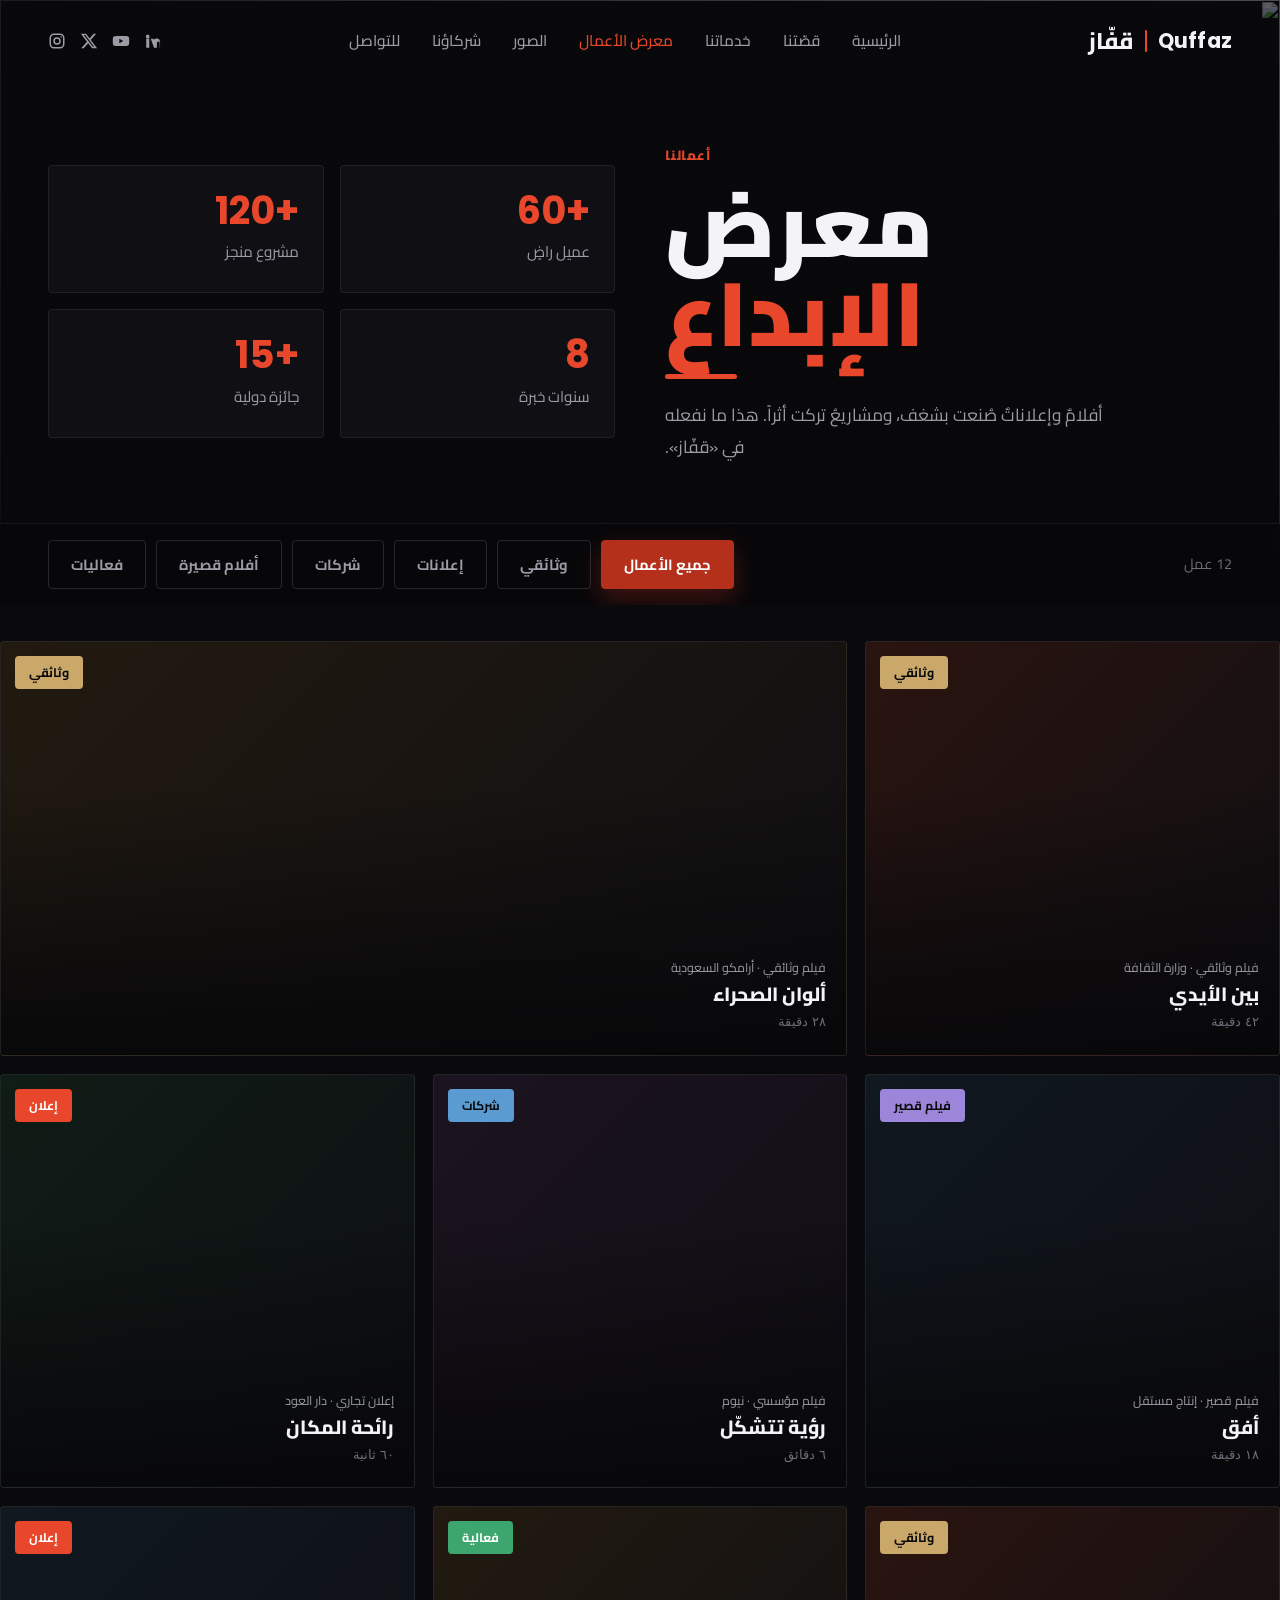
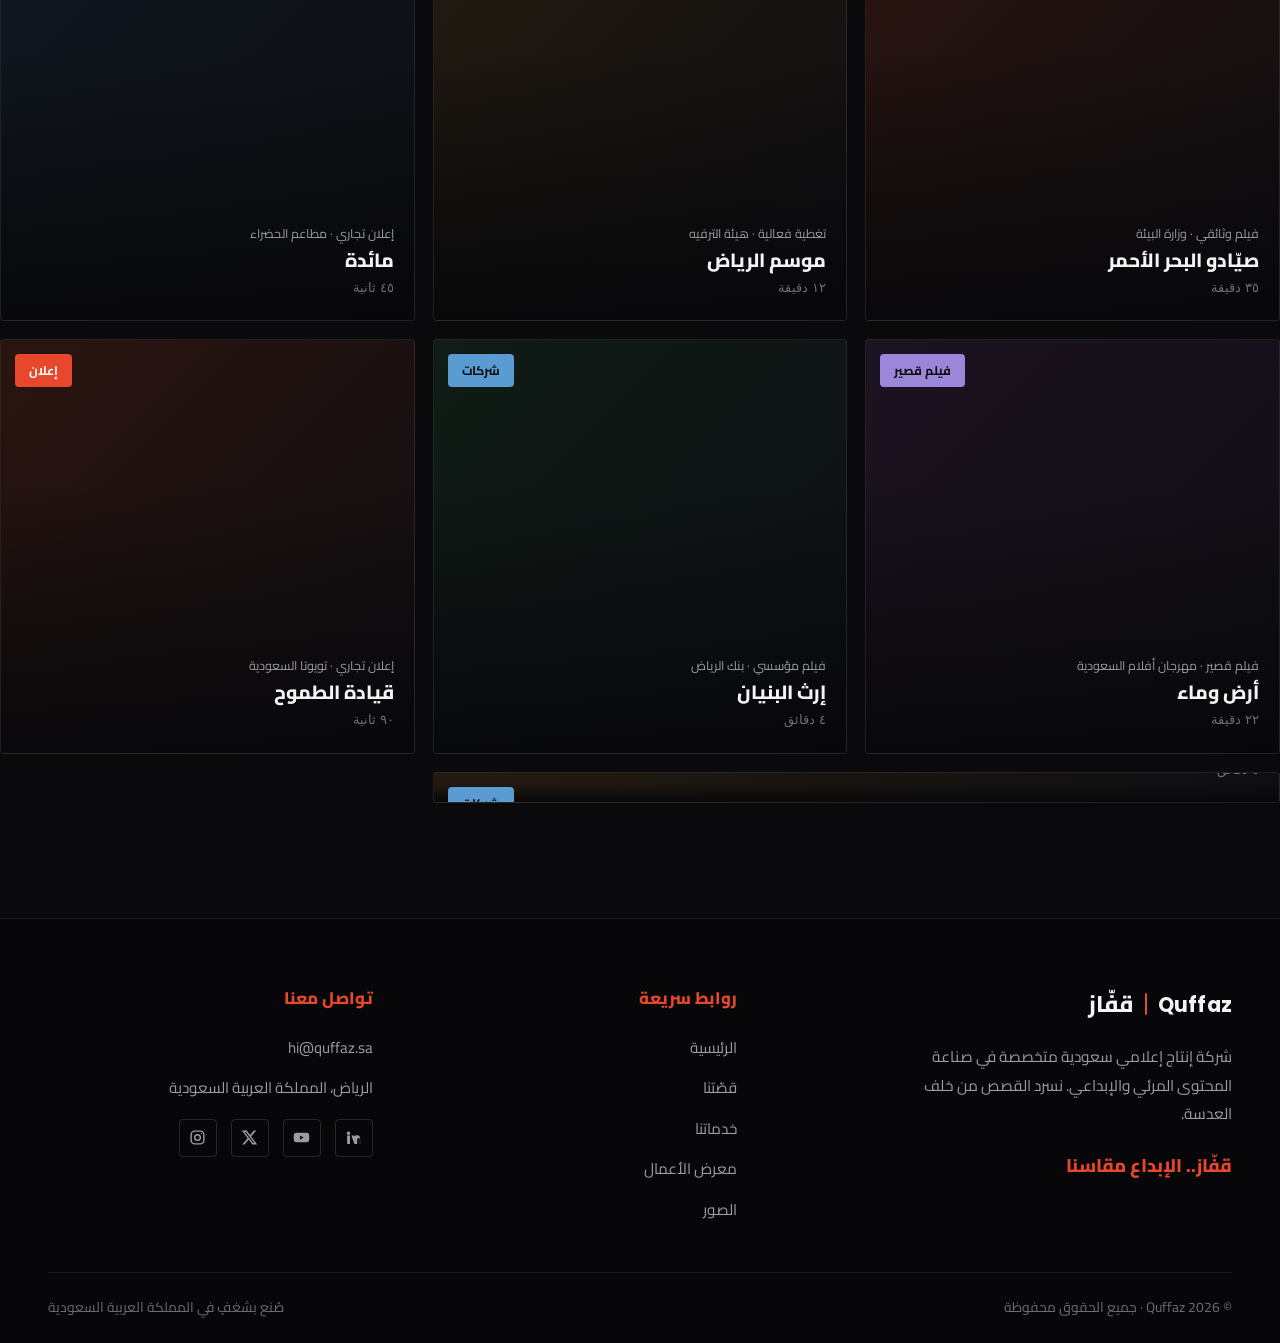
==== commit 4a9be225: "Add files via upload" ====
--- a/portfolio.html
+++ b/portfolio.html
@@ -57,22 +57,26 @@
       </div>
     </div>
   </div>
+  <!-- filter strip inside hero, bottom -->
+  <div class="pf-filter-strip">
+    <div class="wrap">
+      <div class="pf-bar">
+        <span class="pf-count" id="pfCount">12 عمل</span>
+        <div class="filters" id="pfFilters" style="margin-bottom:0">
+          <button class="filter-btn active" data-filter="all">جميع الأعمال</button>
+          <button class="filter-btn" data-filter="doc">وثائقي</button>
+          <button class="filter-btn" data-filter="ad">إعلانات</button>
+          <button class="filter-btn" data-filter="corp">شركات</button>
+          <button class="filter-btn" data-filter="short">أفلام قصيرة</button>
+          <button class="filter-btn" data-filter="event">فعاليات</button>
+        </div>
+      </div>
+    </div>
+  </div>
 </section>
 
-<!-- ============ FILTER BAR + GRID ============ -->
+<!-- ============ WORKS GRID ============ -->
 <section class="section" style="padding-top:36px">
-  <div class="wrap">
-    <div class="pf-bar reveal">
-      <span class="pf-count" id="pfCount">12 عمل</span>
-      <div class="filters" id="pfFilters" style="margin-bottom:0">
-        <button class="filter-btn active" data-filter="all">جميع الأعمال</button>
-        <button class="filter-btn" data-filter="doc">وثائقي</button>
-        <button class="filter-btn" data-filter="ad">إعلانات</button>
-        <button class="filter-btn" data-filter="corp">شركات</button>
-        <button class="filter-btn" data-filter="short">أفلام قصيرة</button>
-        <button class="filter-btn" data-filter="event">فعاليات</button>
-      </div>
-    </div>
     <div class="pf-grid" id="pfGrid"></div>
   </div>
 </section>
--- a/styles.css
+++ b/styles.css
@@ -17,8 +17,8 @@
   --accent:#e8472b;
   --accent-2:#ff5c3e;
   --gold:#c9a86a;
-  --r:14px;
-  --r-sm:10px;
+  --r:4px;
+  --r-sm:4px;
   --maxw:1240px;
   --shadow:0 24px 70px rgba(0,0,0,.55);
   --ease:cubic-bezier(.22,.61,.36,1);
@@ -103,7 +103,7 @@
 
 .nav-links{display:flex;align-items:center;gap:6px}
 .nav-links a{
-  padding:8px 13px;border-radius:8px;color:var(--muted);
+  padding:8px 13px;border-radius:4px;color:var(--muted);
   font-size:.96rem;font-weight:500;transition:color .25s,background .25s;
 }
 .nav-links a:hover,.nav-links a.active{color:var(--text)}
@@ -114,7 +114,7 @@
 .nav-social a:hover{color:var(--accent);transform:translateY(-2px)}
 .nav-social svg{width:18px;height:18px;display:block}
 
-.burger{display:none;width:42px;height:42px;border-radius:10px;border:1px solid var(--line-2);align-items:center;justify-content:center;position:relative;z-index:95}
+.burger{display:none;width:42px;height:42px;border-radius:4px;border:1px solid var(--line-2);align-items:center;justify-content:center;position:relative;z-index:95}
 .burger span{display:block;width:18px;height:2px;background:var(--text);position:relative;transition:.3s}
 .burger span::before,.burger span::after{content:"";position:absolute;left:0;width:18px;height:2px;background:var(--text);transition:.3s}
 .burger span::before{top:-6px}.burger span::after{top:6px}
@@ -134,14 +134,12 @@
 @keyframes kenburns{from{transform:scale(1.04)}to{transform:scale(1.14)}}
 .hero-media::after{
   content:"";position:absolute;inset:0;
-  background:
-    linear-gradient(180deg,rgba(8,8,11,.55) 0%,rgba(8,8,11,.25) 40%,rgba(8,8,11,.92) 100%),
-    linear-gradient(280deg,rgba(8,8,11,.7),rgba(8,8,11,.15));
+  background:linear-gradient(180deg,rgba(8,8,11,.0) 0%,rgba(8,8,11,.0) 50%,rgba(8,8,11,.75) 100%);
 }
 .hero-inner{position:relative;z-index:2;width:100%;max-width:var(--maxw);margin-inline:auto;padding:120px 28px 90px;text-align:center}
 .hero h1{
-  font-size:clamp(2.2rem,5.4vw,4.4rem);font-weight:900;letter-spacing:-.02em;
-  margin-bottom:22px;text-shadow:0 6px 40px rgba(0,0,0,.5);
+  font-size:clamp(1.6rem,3vw,2.8rem);font-weight:900;letter-spacing:-.02em;
+  margin-bottom:22px;text-shadow:0 3px 18px rgba(0,0,0,.7);
 }
 .hero h1 .hl{color:var(--accent)}
 .hero p.lead{
@@ -173,26 +171,26 @@
 .elements{display:flex;flex-wrap:wrap;gap:10px;margin-top:26px}
 .elements span{
   display:inline-flex;align-items:center;gap:8px;
-  padding:8px 16px;border:1px solid var(--line-2);border-radius:40px;
+  padding:8px 16px;border:1px solid var(--line-2);border-radius:4px;
   font-family:"Cairo",sans-serif;font-weight:500;font-size:.9rem;color:#cfcfd6;
   transition:.3s;
 }
 .elements span::before{content:"";width:7px;height:7px;border-radius:50%;background:var(--accent)}
-.elements span:hover{border-color:var(--accent);color:#fff;transform:translateY(-2px)}
+.elements span:hover{border-color:var(--line-2);color:#fff;transform:translateY(-2px)}
 
 .story-visual{position:relative}
 .story-visual .frame{
-  position:relative;border-radius:18px;overflow:hidden;aspect-ratio:4/3.2;
+  position:relative;border-radius:4px;overflow:hidden;aspect-ratio:4/3.2;
   border:1px solid var(--line-2);box-shadow:var(--shadow);
 }
 .story-visual .frame img{width:100%;height:100%;object-fit:cover;transition:transform 1s var(--ease)}
 .story-visual:hover .frame img{transform:scale(1.06)}
 .story-visual .tag{
   position:absolute;inset-block-end:-18px;inset-inline-start:24px;
-  background:var(--accent);color:#fff;padding:14px 22px;border-radius:12px;
+  background:var(--accent);color:#fff;padding:14px 22px;border-radius:4px;
   font-family:"Cairo",sans-serif;font-weight:800;box-shadow:0 16px 40px rgba(232,71,43,.4);
 }
-.story-visual .deco{position:absolute;inset-block-start:-16px;inset-inline-end:-16px;width:90px;height:90px;border:2px solid var(--accent);border-radius:14px;opacity:.5;z-index:-1}
+.story-visual .deco{position:absolute;inset-block-start:-16px;inset-inline-end:-16px;width:90px;height:90px;border:2px solid var(--accent);border-radius:4px;opacity:.5;z-index:-1}
 
 /* =========================================================
    SERVICES
@@ -210,22 +208,23 @@
   border-radius:var(--r);padding:32px 30px;overflow:hidden;isolation:isolate;
   transition:transform .45s var(--ease),border-color .45s;
 }
-.svc-bg{position:absolute;inset:0;z-index:-2;background-size:cover;background-position:center;opacity:.20;filter:grayscale(.3)}
+.svc-bg{position:absolute;inset:0;z-index:-2;background-size:cover;background-position:center;opacity:.22;filter:grayscale(.2);transition:transform .7s cubic-bezier(.22,.61,.36,1),opacity .5s}
+.svc-card:hover .svc-bg{transform:scale(1.07);opacity:.35;filter:grayscale(0)}
 .svc-card::before{content:"";position:absolute;inset:0;z-index:-1;
   background:linear-gradient(180deg,rgba(18,18,22,.82),rgba(12,12,15,.94)),
   radial-gradient(120% 120% at 90% 0%,rgba(232,71,43,.10),transparent 55%)}
-.svc-card:hover{transform:translateY(-6px);border-color:var(--accent)}
+.svc-card:hover{transform:translateY(-6px)}
 .svc-card:hover .svc-bg{opacity:.30}
 .svc-icon{
-  width:52px;height:52px;border-radius:12px;display:flex;align-items:center;justify-content:center;
+  width:52px;height:52px;border-radius:4px;display:flex;align-items:center;justify-content:center;
   background:rgba(232,71,43,.14);color:var(--accent);margin-bottom:20px;
 }
 .svc-icon svg{width:24px;height:24px}
 .svc-card h4{font-size:1.3rem;font-weight:800;margin-bottom:12px}
 .svc-card p{color:var(--muted);font-size:.96rem;margin-bottom:22px;min-height:58px}
-.svc-btn{display:inline-flex;align-items:center;gap:8px;padding:10px 22px;border:1px solid var(--accent);border-radius:9px;color:var(--accent);font-family:"Cairo",sans-serif;font-weight:700;font-size:.93rem;transition:background .3s,color .3s}
+.svc-btn{display:inline-flex;align-items:center;gap:8px;padding:10px 22px;border:1px solid var(--accent);border-radius:4px;color:var(--accent);font-family:"Cairo",sans-serif;font-weight:700;font-size:.93rem;transition:background .3s,color .3s}
 .svc-btn svg{width:14px;height:14px;transition:transform .3s}
-.svc-btn:hover{background:var(--accent);color:#fff}
+.svc-btn:hover{background:rgba(232,71,43,.12)}
 .svc-card:hover .svc-btn svg{transform:translateX(-4px)}
 
 /* audio track — signature waveform cards */
@@ -254,12 +253,12 @@
    ========================================================= */
 .filters{display:flex;flex-wrap:wrap;gap:10px;justify-content:center;margin-bottom:40px}
 .filter-btn{
-  padding:10px 22px;border-radius:40px;border:1px solid var(--line-2);
+  padding:10px 22px;border-radius:4px;border:1px solid var(--line-2);
   font-family:"Cairo",sans-serif;font-weight:700;font-size:.92rem;color:var(--muted);
   transition:.3s;
 }
 .filter-btn:hover{color:var(--text);border-color:var(--text)}
-.filter-btn.active{background:var(--accent);border-color:var(--accent);color:#fff;box-shadow:0 10px 26px rgba(232,71,43,.3)}
+.filter-btn.active{background:#b5301b;border-color:#b5301b;color:#fff;box-shadow:0 10px 26px rgba(181,48,27,.35)}
 
 .works-grid{display:grid;grid-template-columns:repeat(4,1fr);gap:18px}
 .work-card{
@@ -326,19 +325,19 @@
   font-family:"Cairo",sans-serif;font-weight:700;font-size:1rem;
   transition:.4s var(--ease);filter:grayscale(1);
 }
-.partner:hover{color:var(--text);border-color:var(--accent);filter:grayscale(0);transform:translateY(-4px);background:var(--card-2)}
+.partner:hover{color:var(--text);border-color:var(--line-2);filter:grayscale(0);transform:translateY(-4px);background:var(--card-2)}
 
 /* =========================================================
    CONTACT
    ========================================================= */
 .contact-grid{display:grid;grid-template-columns:1.15fr .85fr;gap:clamp(36px,5vw,70px);align-items:start}
-.form-card{background:var(--card);border:1px solid var(--line);border-radius:18px;padding:clamp(26px,4vw,40px)}
+.form-card{background:var(--card);border:1px solid var(--line);border-radius:4px;padding:clamp(26px,4vw,40px)}
 .frow{display:grid;grid-template-columns:1fr 1fr;gap:16px;margin-bottom:16px}
 .field{display:flex;flex-direction:column;gap:7px}
 .field.full{grid-column:1/-1}
 .field label{font-family:"Cairo",sans-serif;font-weight:600;font-size:.88rem;color:#c8c8d0}
 .field input,.field textarea,.field select{
-  background:var(--bg-2);border:1px solid var(--line-2);border-radius:10px;
+  background:var(--bg-2);border:1px solid var(--line-2);border-radius:4px;
   padding:13px 15px;color:var(--text);font-family:inherit;font-size:.96rem;
   transition:border-color .3s,box-shadow .3s;
 }
@@ -355,7 +354,7 @@
 .contact-side p.intro{color:var(--muted);margin-bottom:30px}
 .contact-info{display:flex;flex-direction:column;gap:18px}
 .cinfo{display:flex;align-items:center;gap:15px}
-.cinfo .ic{width:46px;height:46px;border-radius:12px;background:rgba(232,71,43,.12);color:var(--accent);display:flex;align-items:center;justify-content:center;flex-shrink:0}
+.cinfo .ic{width:46px;height:46px;border-radius:4px;background:rgba(232,71,43,.12);color:var(--accent);display:flex;align-items:center;justify-content:center;flex-shrink:0}
 .cinfo .ic svg{width:20px;height:20px}
 .cinfo b{font-family:"Cairo",sans-serif;display:block;font-weight:700;font-size:.82rem;color:var(--muted-2)}
 .cinfo span{font-size:1rem}
@@ -375,7 +374,7 @@
 .fcol a,.fcol span{color:var(--muted);font-size:.95rem;transition:color .25s}
 .fcol a:hover{color:var(--text)}
 .fsoc{display:flex;gap:14px;margin-top:16px}
-.fsoc a{width:38px;height:38px;border-radius:10px;border:1px solid var(--line-2);display:flex;align-items:center;justify-content:center;color:var(--muted);transition:.3s}
+.fsoc a{width:38px;height:38px;border-radius:4px;border:1px solid var(--line-2);display:flex;align-items:center;justify-content:center;color:var(--muted);transition:.3s}
 .fsoc a:hover{color:var(--accent);border-color:var(--accent);transform:translateY(-3px)}
 .fsoc svg{width:17px;height:17px}
 .footer-bottom{border-top:1px solid var(--line);padding-block:22px;display:flex;justify-content:space-between;gap:14px;flex-wrap:wrap;color:var(--muted-2);font-size:.86rem}
@@ -383,25 +382,26 @@
 /* =========================================================
    PORTFOLIO PAGE hero + cards
    ========================================================= */
-.pf-hero{position:relative;padding:170px 0 70px;overflow:hidden;isolation:isolate}
+.pf-hero{position:relative;padding:140px 0 0;overflow:hidden;isolation:isolate}
 .pf-hero .bgimg{position:absolute;inset:0;z-index:-2}
 .pf-hero .bgimg img{width:100%;height:100%;object-fit:cover}
 .pf-hero::before{content:"";position:absolute;inset:0;z-index:-1;
-  background:linear-gradient(180deg,rgba(8,8,11,.7),rgba(8,8,11,.97)),
-  linear-gradient(270deg,rgba(8,8,11,.3),rgba(8,8,11,.9))}
-.pf-hero-grid{display:grid;grid-template-columns:1fr 1fr;gap:50px;align-items:center}
-.pf-headline{text-align:start}
-.pf-headline .eyebrow{margin-bottom:12px}
-.pf-headline h1{font-size:clamp(2.6rem,6vw,4.6rem);font-weight:900;line-height:1.05;position:relative;padding-bottom:20px}
-.pf-headline h1::after{content:"";position:absolute;inset-block-end:0;inset-inline-start:0;width:72px;height:5px;background:var(--accent);border-radius:3px}
+  background:linear-gradient(180deg,rgba(8,8,11,.55),rgba(8,8,11,.88)),
+  linear-gradient(270deg,rgba(8,8,11,.2),rgba(8,8,11,.75))}
+.pf-hero-grid{display:grid;grid-template-columns:1fr 1fr;gap:50px;align-items:center;padding-bottom:60px}
+.pf-headline{text-align:end;order:1}
+.pf-headline .eyebrow{justify-content:flex-end;margin-bottom:12px}
+.pf-headline h1{font-size:clamp(3.2rem,7vw,6rem);font-weight:900;line-height:1.0;position:relative;padding-bottom:20px}
+.pf-headline h1::after{content:"";position:absolute;inset-block-end:0;inset-inline-end:0;width:72px;height:5px;background:var(--accent);border-radius:3px}
 .pf-headline h1 .hl{color:var(--accent);display:block}
-.pf-headline p{color:var(--muted);font-size:1.08rem;margin-top:20px;max-width:440px}
-.pf-stats{display:grid;grid-template-columns:1fr 1fr;gap:16px}
+.pf-headline p{color:var(--muted);font-size:1.08rem;margin-top:20px;margin-inline-start:auto;max-width:440px}
+.pf-stats{display:grid;grid-template-columns:1fr 1fr;gap:16px;order:2}
 .stat{background:rgba(20,20,25,.7);border:1px solid var(--line);border-radius:var(--r);padding:26px 24px;backdrop-filter:blur(6px)}
 .stat .num{font-family:"Poppins",sans-serif;font-weight:700;font-size:2.4rem;color:var(--accent);line-height:1}
 .stat .lbl{color:var(--muted);font-family:"Cairo",sans-serif;font-size:.95rem;margin-top:8px}
 
-.pf-bar{display:flex;align-items:center;justify-content:space-between;gap:20px;margin:8px 0 36px;flex-wrap:wrap-reverse}
+.pf-filter-strip{background:rgba(8,8,11,.85);border-top:1px solid var(--line);backdrop-filter:blur(8px)}
+.pf-bar{display:flex;align-items:center;justify-content:space-between;gap:20px;padding:16px 0;flex-wrap:wrap-reverse}
 .pf-count{color:var(--muted-2);font-size:.9rem;font-family:"Cairo",sans-serif}
 
 /* portfolio masonry-ish grid */
@@ -418,7 +418,7 @@
 .pf-card:hover img{transform:scale(1.07)}
 .pf-badge{
   position:absolute;inset-block-start:14px;inset-inline-end:14px;z-index:3;
-  padding:5px 14px;border-radius:8px;font-family:"Cairo",sans-serif;
+  padding:5px 14px;border-radius:4px;font-family:"Cairo",sans-serif;
   font-weight:700;font-size:.78rem;color:#0a0a0c;
 }
 .pf-card .pf-info{position:absolute;inset-block-end:0;inset-inline:0;z-index:3;padding:20px}
@@ -452,8 +452,8 @@
 @keyframes lbin{from{opacity:0}to{opacity:1}}
 .lb-inner{position:relative;width:min(1000px,100%);max-height:90vh}
 .lb-inner.video{aspect-ratio:16/9}
-.lb-inner iframe{width:100%;height:100%;border:0;border-radius:12px}
-.lb-inner img{width:100%;max-height:90vh;object-fit:contain;border-radius:12px}
+.lb-inner iframe{width:100%;height:100%;border:0;border-radius:4px}
+.lb-inner img{width:100%;max-height:90vh;object-fit:contain;border-radius:4px}
 .lb-close{
   position:absolute;inset-block-start:-50px;inset-inline-end:0;
   width:42px;height:42px;border-radius:50%;background:var(--card);border:1px solid var(--line-2);
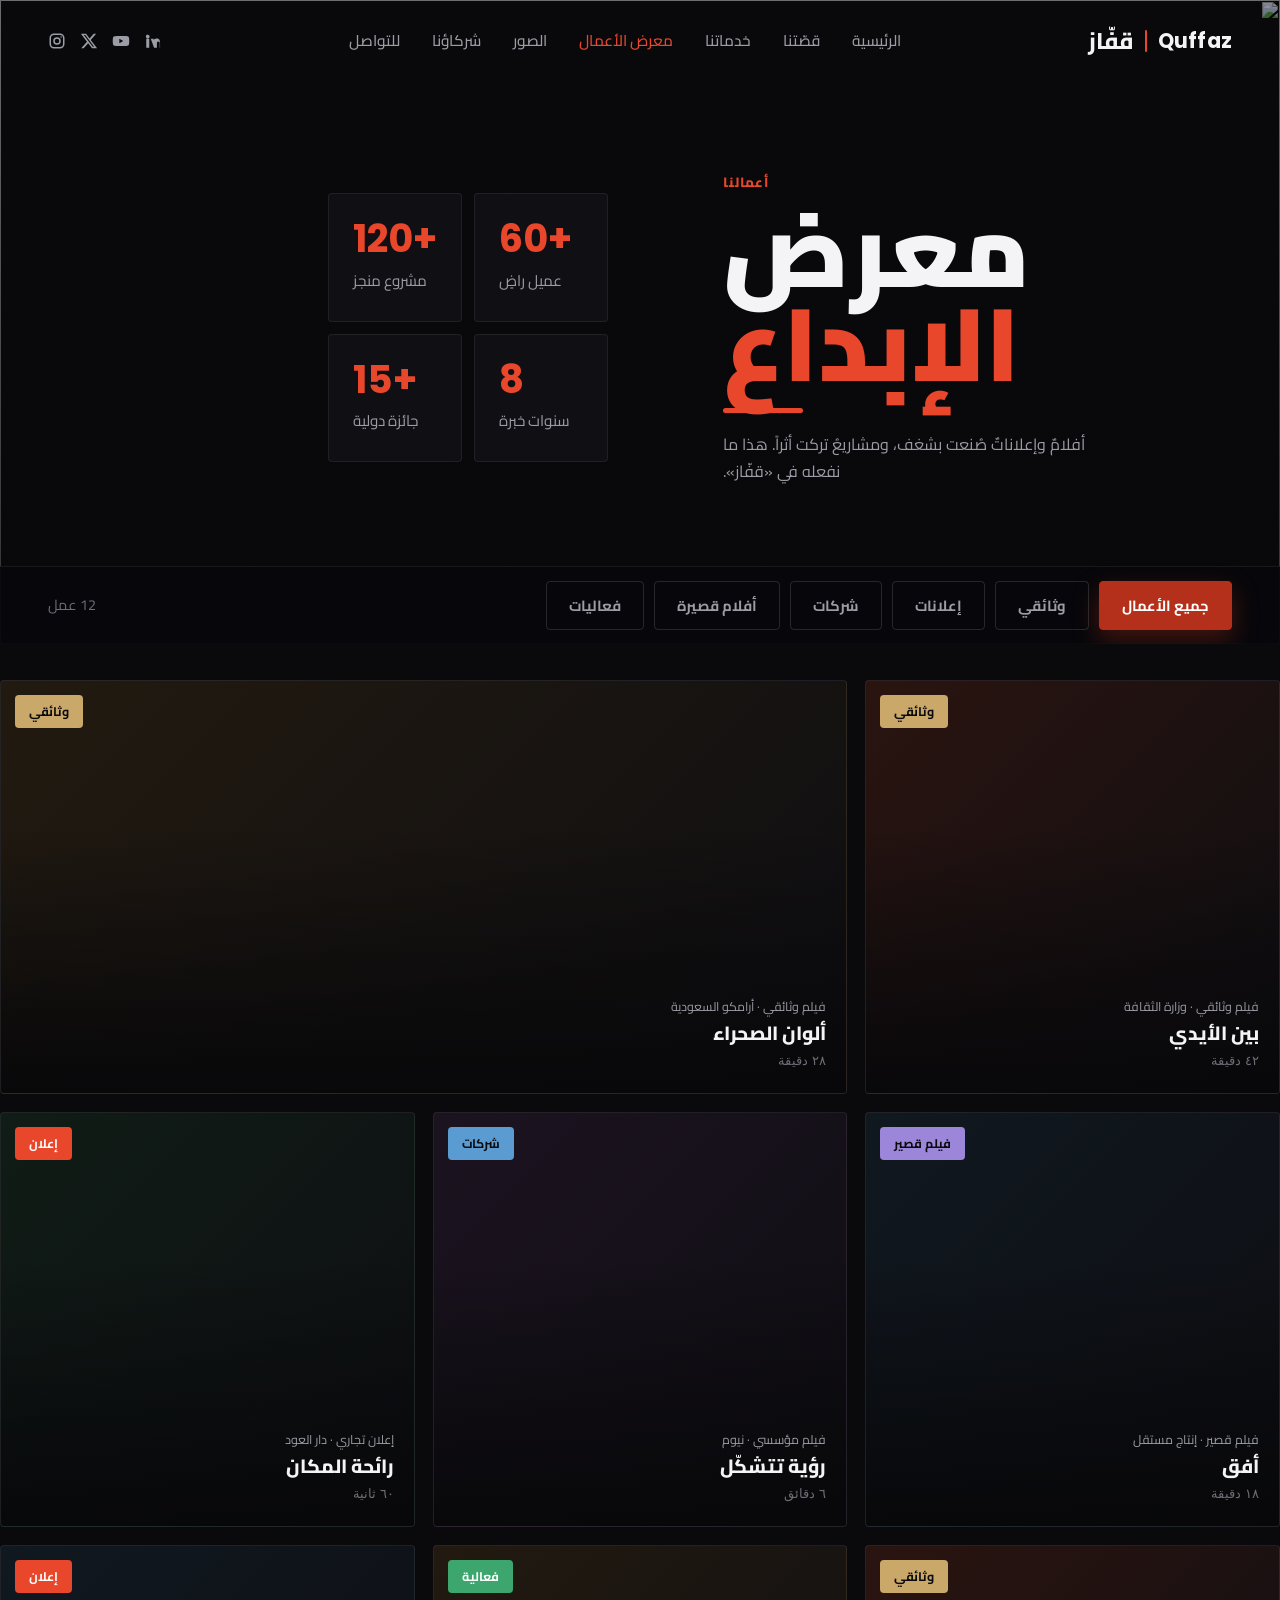
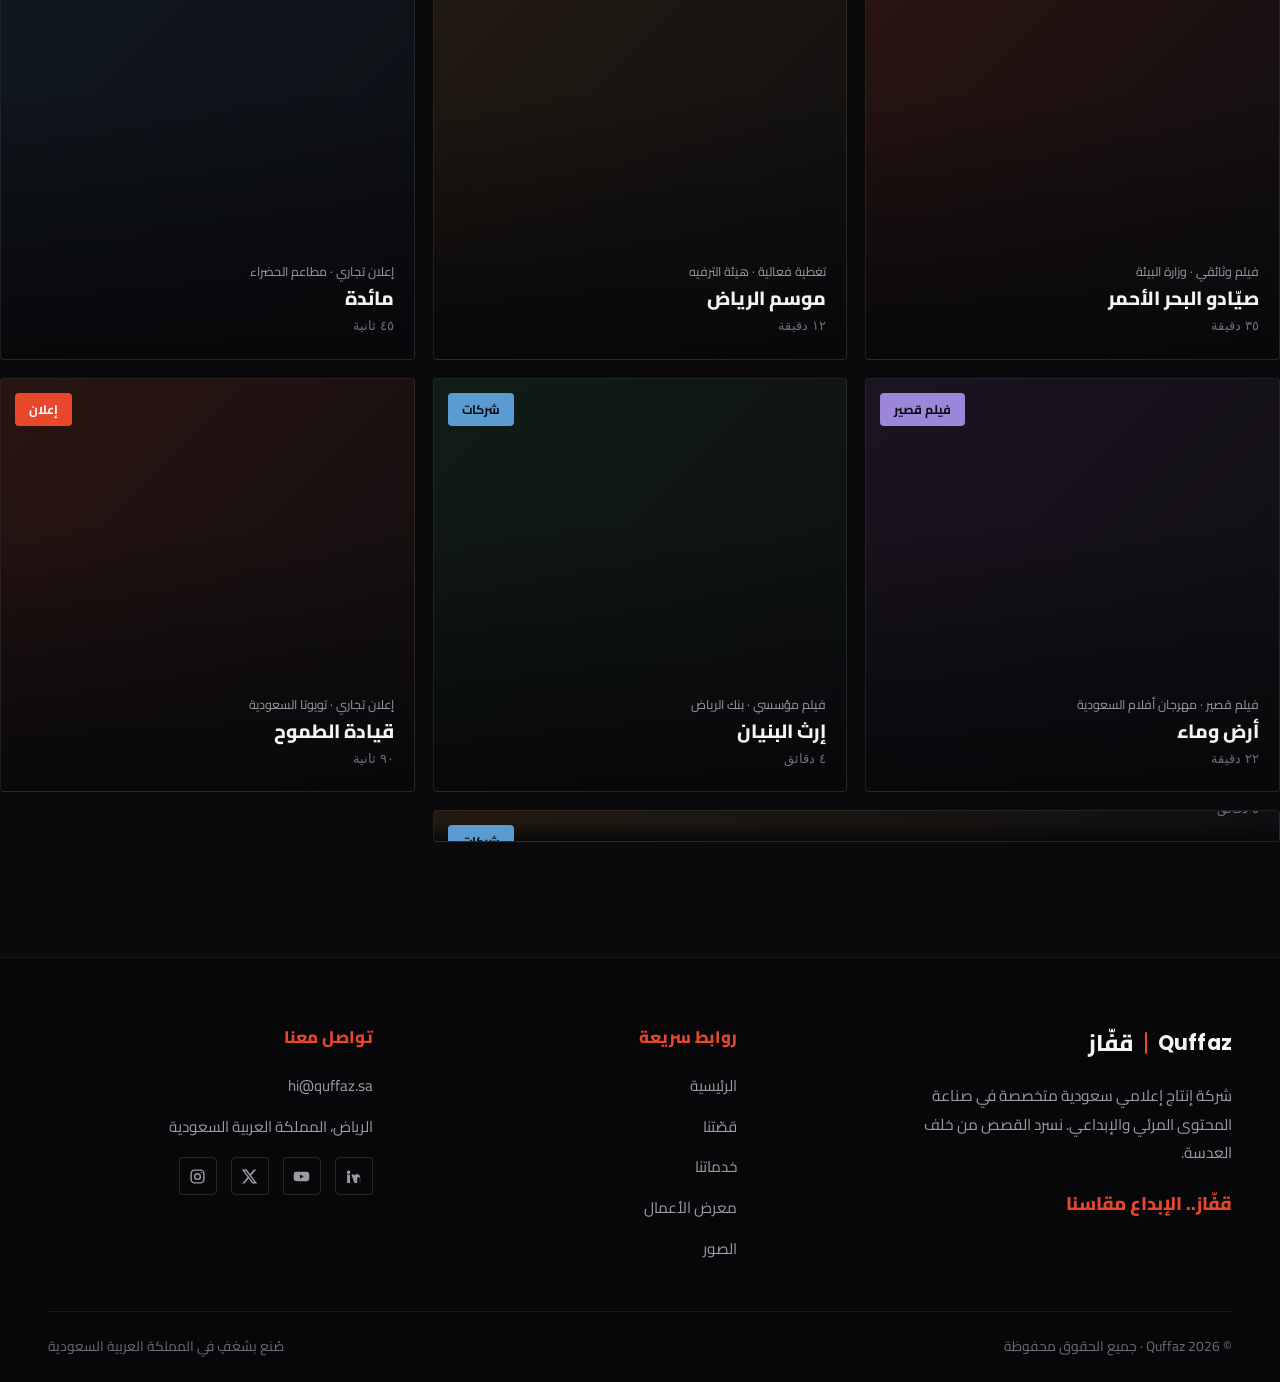
==== commit 5c15fa73: "Add files via upload" ====
--- a/portfolio.html
+++ b/portfolio.html
@@ -42,21 +42,23 @@
 <!-- ============ PORTFOLIO HERO ============ -->
 <section class="pf-hero">
   <div class="bgimg"><img src="https://drive.google.com/thumbnail?id=1uh6mABucf_ZJmLy29iCJEH2POHRVsv4D&sz=w1600" alt=""></div>
-  <div class="wrap">
-    <div class="pf-hero-grid">
+  <div class="pf-hero-full">
+    <div class="pf-headline-col">
+      <div class="pf-headline reveal">
+        <span class="eyebrow">أعمالنا</span>
+        <h1>معرض <span class="hl">الإبداع</span></h1>
+        <p>أفلامٌ وإعلاناتٌ صُنعت بشغف، ومشاريعُ تركت أثراً. هذا ما نفعله في «قفّاز».</p>
+      </div>
+    </div><!-- /pf-headline-col -->
+    <div class="pf-stats-col">
       <div class="pf-stats reveal">
         <div class="stat"><div class="num">+60</div><div class="lbl">عميل راضٍ</div></div>
         <div class="stat"><div class="num">+120</div><div class="lbl">مشروع منجز</div></div>
         <div class="stat"><div class="num">8</div><div class="lbl">سنوات خبرة</div></div>
         <div class="stat"><div class="num">+15</div><div class="lbl">جائزة دولية</div></div>
       </div>
-      <div class="pf-headline reveal">
-        <span class="eyebrow">أعمالنا</span>
-        <h1>معرض <span class="hl">الإبداع</span></h1>
-        <p>أفلامٌ وإعلاناتٌ صُنعت بشغف، ومشاريعُ تركت أثراً. هذا ما نفعله في «قفّاز».</p>
-      </div>
-    </div>
-  </div>
+    </div><!-- /pf-stats-col -->
+  </div><!-- /pf-hero-full -->
   <!-- filter strip inside hero, bottom -->
   <div class="pf-filter-strip">
     <div class="wrap">
--- a/styles.css
+++ b/styles.css
@@ -382,26 +382,62 @@
 /* =========================================================
    PORTFOLIO PAGE hero + cards
    ========================================================= */
-.pf-hero{position:relative;padding:140px 0 0;overflow:hidden;isolation:isolate}
+.pf-hero{position:relative;padding:110px 0 0;overflow:hidden;isolation:isolate}
 .pf-hero .bgimg{position:absolute;inset:0;z-index:-2}
 .pf-hero .bgimg img{width:100%;height:100%;object-fit:cover}
 .pf-hero::before{content:"";position:absolute;inset:0;z-index:-1;
-  background:linear-gradient(180deg,rgba(8,8,11,.55),rgba(8,8,11,.88)),
-  linear-gradient(270deg,rgba(8,8,11,.2),rgba(8,8,11,.75))}
-.pf-hero-grid{display:grid;grid-template-columns:1fr 1fr;gap:50px;align-items:center;padding-bottom:60px}
-.pf-headline{text-align:end;order:1}
-.pf-headline .eyebrow{justify-content:flex-end;margin-bottom:12px}
-.pf-headline h1{font-size:clamp(3.2rem,7vw,6rem);font-weight:900;line-height:1.0;position:relative;padding-bottom:20px}
-.pf-headline h1::after{content:"";position:absolute;inset-block-end:0;inset-inline-end:0;width:72px;height:5px;background:var(--accent);border-radius:3px}
+  background:linear-gradient(180deg,rgba(8,8,11,.45) 0%,rgba(8,8,11,.78) 100%)}
+/* full-bleed hero grid */
+.pf-hero-full{
+  display:grid;
+  grid-template-columns: minmax(0,1fr) minmax(0,1fr);
+  width:100%;
+}
+.pf-headline-col{
+  padding:60px 0 80px 32px;
+  display:flex;flex-direction:column;justify-content:center;align-items:flex-end;
+}
+.pf-headline{text-align:end;width:100%;padding-inline-end:clamp(24px,4vw,56px)}
+.pf-stats-col{
+  padding:60px 32px 80px clamp(24px,5vw,80px);
+  display:flex;align-items:center;
+}
+.pf-headline{text-align:end;width:100%}
+.pf-headline .eyebrow{justify-content:flex-end;display:flex;margin-bottom:8px}
+.pf-headline h1{
+  font-size:clamp(3.8rem,8vw,7.2rem);font-weight:900;line-height:.92;
+  position:relative;padding-bottom:22px;
+}
+.pf-headline h1::after{
+  content:"";position:absolute;inset-block-end:0;inset-inline-end:0;
+  width:80px;height:5px;background:var(--accent);border-radius:3px
+}
 .pf-headline h1 .hl{color:var(--accent);display:block}
-.pf-headline p{color:var(--muted);font-size:1.08rem;margin-top:20px;margin-inline-start:auto;max-width:440px}
-.pf-stats{display:grid;grid-template-columns:1fr 1fr;gap:16px;order:2}
+.pf-headline p{
+  color:var(--muted);font-size:1rem;margin-top:18px;
+  margin-inline-start:auto;max-width:400px;line-height:1.7;
+}
+.pf-stats{display:grid;grid-template-columns:1fr 1fr;gap:12px}
+.stat{
+  background:rgba(14,14,18,.75);border:1px solid var(--line);
+  border-radius:var(--r);padding:28px 22px;backdrop-filter:blur(6px);
+  text-align:end;
+}
+.stat .num{
+  font-family:"Poppins",sans-serif;font-weight:700;
+  font-size:2.8rem;color:var(--accent);line-height:1;
+}
+.stat .lbl{color:var(--muted);font-family:"Cairo",sans-serif;font-size:.92rem;margin-top:8px}
 .stat{background:rgba(20,20,25,.7);border:1px solid var(--line);border-radius:var(--r);padding:26px 24px;backdrop-filter:blur(6px)}
 .stat .num{font-family:"Poppins",sans-serif;font-weight:700;font-size:2.4rem;color:var(--accent);line-height:1}
 .stat .lbl{color:var(--muted);font-family:"Cairo",sans-serif;font-size:.95rem;margin-top:8px}
 
-.pf-filter-strip{background:rgba(8,8,11,.85);border-top:1px solid var(--line);backdrop-filter:blur(8px)}
-.pf-bar{display:flex;align-items:center;justify-content:space-between;gap:20px;padding:16px 0;flex-wrap:wrap-reverse}
+.pf-filter-strip{background:rgba(8,8,11,.82);border-top:1px solid var(--line);backdrop-filter:blur(10px)}
+.pf-bar{
+  display:flex;align-items:center;justify-content:space-between;
+  gap:20px;padding:14px 0;flex-wrap:wrap;
+  flex-direction:row-reverse;
+}
 .pf-count{color:var(--muted-2);font-size:.9rem;font-family:"Cairo",sans-serif}
 
 /* portfolio masonry-ish grid */
